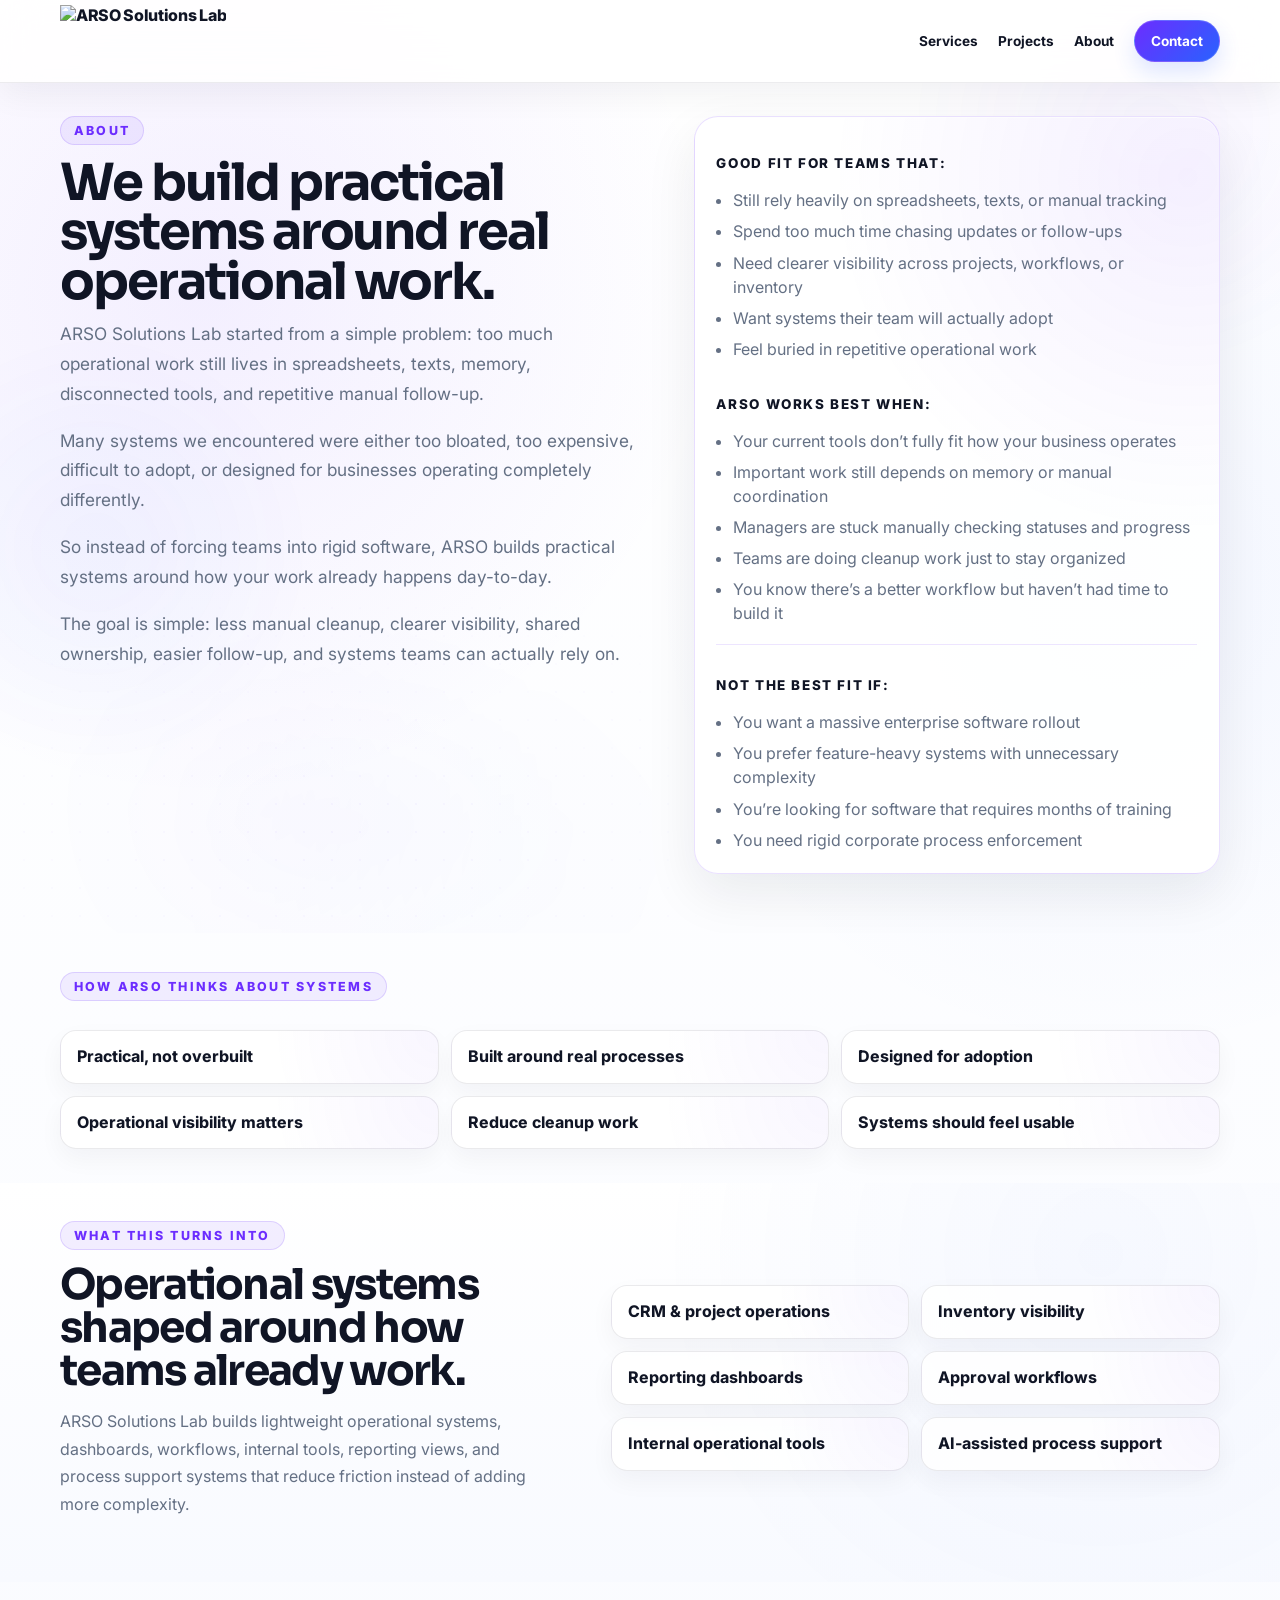
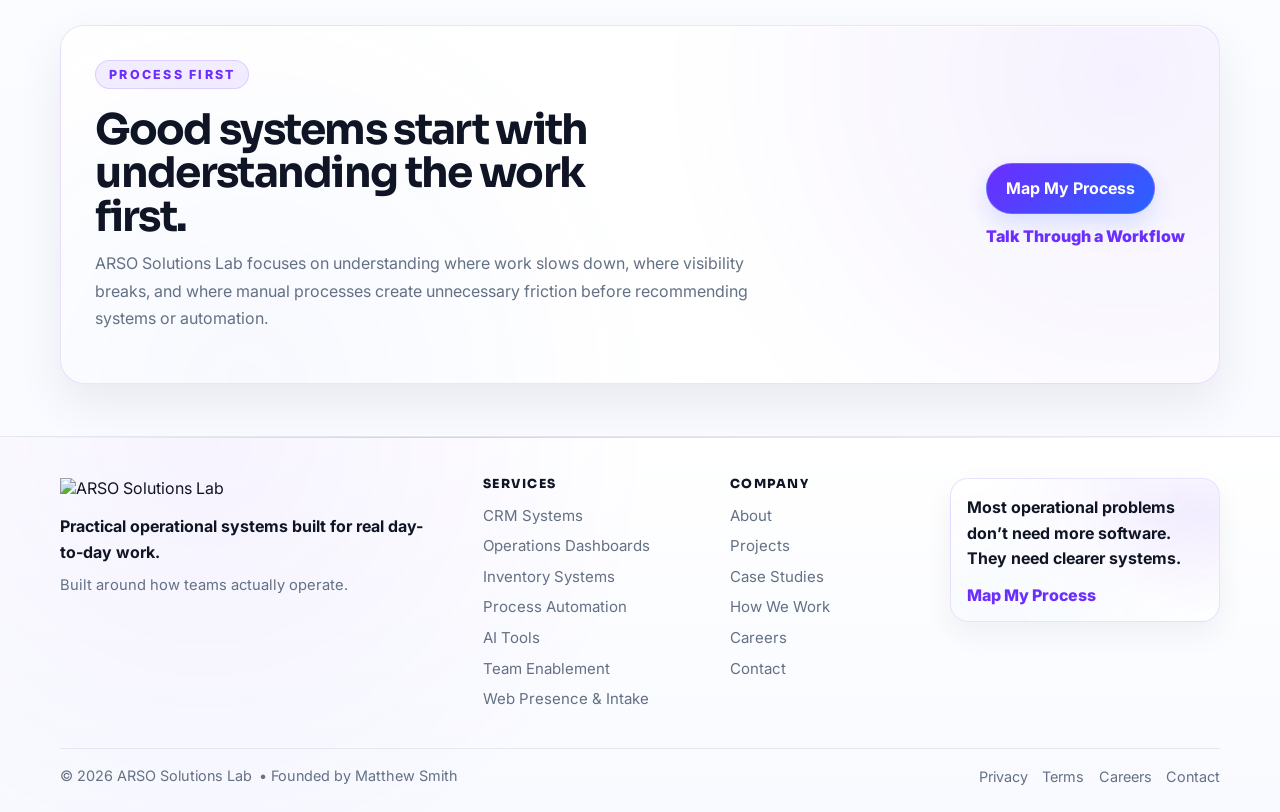
==== about.html @ b82aff35 "Updated founder data" ====
﻿<!DOCTYPE html>
<html lang="en">
  <head>
    <script async src="https://www.googletagmanager.com/gtag/js?id=G-Y0H1S4Z1W0"></script>
    <script>
      window.dataLayer = window.dataLayer || [];
      function gtag(){dataLayer.push(arguments);}
      gtag("js", new Date());
      gtag("config", "G-Y0H1S4Z1W0", {
        debug_mode: new URLSearchParams(window.location.search).has("ga_debug")
      });
    </script>
    <meta charset="UTF-8" />
    <meta name="viewport" content="width=device-width, initial-scale=1.0" />
    <title>About | ARSO Solutions Lab</title>
    <meta
      name="description"
      content="About ARSO Solutions Lab. Practical operational systems built around real workflows, adoption, visibility, and day-to-day work."
    />
    <link rel="canonical" href="https://www.arsosolutions.io/about.html" />
    <meta property="og:site_name" content="ARSO Solutions Lab" />
    <meta property="og:type" content="website" />
    <meta property="og:url" content="https://www.arsosolutions.io/about.html" />
    <meta property="og:title" content="About | ARSO Solutions Lab" />
    <meta property="og:description" content="About ARSO Solutions Lab. Practical operational systems built around real workflows, adoption, visibility, and day-to-day work." />
    <meta property="og:image" content="https://www.arsosolutions.io/Assets/arso-social-preview.png" />
    <meta property="og:image:type" content="image/png" />
    <meta property="og:image:width" content="1200" />
    <meta property="og:image:height" content="630" />
    <meta name="twitter:card" content="summary_large_image" />
    <meta name="twitter:title" content="About | ARSO Solutions Lab" />
    <meta name="twitter:description" content="About ARSO Solutions Lab. Practical operational systems built around real workflows, adoption, visibility, and day-to-day work." />
    <meta name="twitter:image" content="https://www.arsosolutions.io/Assets/arso-social-preview.png" />
    <link rel="preconnect" href="https://fonts.googleapis.com" />
    <link rel="preconnect" href="https://fonts.gstatic.com" crossorigin />
    <link
      href="https://fonts.googleapis.com/css2?family=Inter:wght@400;500;600;700;800&display=swap"
      rel="stylesheet"
    />
    <link rel="stylesheet" href="styles.css" />
    <link rel="icon" type="image/png" href="/Assets/favicon.svg" />
    <link rel="icon" type="image/png" sizes="32x32" href="/Assets/favicon-32.svg" />
    <link rel="icon" type="image/png" sizes="16x16" href="/Assets/favicon-16.svg" />
    <link rel="apple-touch-icon" href="/Assets/apple-touch-icon.svg" />
    <script type="text/javascript">
        (function(c,l,a,r,i,t,y){
            c[a]=c[a]||function(){(c[a].q=c[a].q||[]).push(arguments)};
            t=l.createElement(r);t.async=1;t.src="https://www.clarity.ms/tag/"+i;
            y=l.getElementsByTagName(r)[0];y.parentNode.insertBefore(t,y);
        })(window, document, "clarity", "script", "x68gd35o7h");
    </script>
  </head>
  <body class="about-page">
    <header class="site-header">
      <div class="container nav">
        <a class="brand" href="index.html">
          <img src="/Assets/logo-full.svg" alt="ARSO Solutions Lab" class="logo logo-full" />
          <img src="/Assets/logo-compact1.svg" alt="AR" class="logo logo-compact" />
        </a>

        <nav class="nav-links">
          <a href="services.html">Services</a>
          <a href="projects.html">Projects</a>
          <a href="about.html" aria-current="page">About</a>
          <a href="index.html#contact" class="btn btn-sm">Contact</a>
        </nav>
      </div>
    </header>

    <main class="about-page-main">
      <section class="section about-page-hero">
        <div class="container about-page-grid">
          <div class="about-page-copy">
            <span class="eyebrow">About</span>
            <h1>We build practical systems around real operational work.</h1>
            <p>
              ARSO Solutions Lab started from a simple problem: too much operational work still lives in
              spreadsheets, texts, memory, disconnected tools, and repetitive manual follow-up.
            </p>
            <p>
              Many systems we encountered were either too bloated, too expensive, difficult to adopt,
              or designed for businesses operating completely differently.
            </p>
            <p>
              So instead of forcing teams into rigid software, ARSO builds practical systems around how
              your work already happens day-to-day.
            </p>
            <p>
              The goal is simple: less manual cleanup, clearer visibility, shared ownership, easier
              follow-up, and systems teams can actually rely on.
            </p>
          </div>

          <aside class="about-page-fit-card" aria-label="Who ARSO is a good fit for">
            <div>
              <p class="card-label">Good fit for teams that:</p>
              <ul>
                <li>Still rely heavily on spreadsheets, texts, or manual tracking</li>
                <li>Spend too much time chasing updates or follow-ups</li>
                <li>Need clearer visibility across projects, workflows, or inventory</li>
                <li>Want systems their team will actually adopt</li>
                <li>Feel buried in repetitive operational work</li>
              </ul>
            </div>

            <div>
              <p class="card-label">ARSO works best when:</p>
              <ul>
                <li>Your current tools don&rsquo;t fully fit how your business operates</li>
                <li>Important work still depends on memory or manual coordination</li>
                <li>Managers are stuck manually checking statuses and progress</li>
                <li>Teams are doing cleanup work just to stay organized</li>
                <li>You know there&rsquo;s a better workflow but haven&rsquo;t had time to build it</li>
              </ul>
            </div>

            <div class="about-page-filter">
              <p class="card-label">Not the best fit if:</p>
              <ul>
                <li>You want a massive enterprise software rollout</li>
                <li>You prefer feature-heavy systems with unnecessary complexity</li>
                <li>You&rsquo;re looking for software that requires months of training</li>
                <li>You need rigid corporate process enforcement</li>
              </ul>
            </div>
          </aside>
        </div>
      </section>

      <section id="about-philosophy" class="section about-philosophy-section" aria-label="How ARSO thinks about systems">
        <div class="container">
          <div class="section-heading left">
            <span class="eyebrow">How ARSO Thinks About Systems</span>
          </div>

          <div class="about-philosophy-strip">
            <article>Practical, not overbuilt</article>
            <article>Built around real processes</article>
            <article>Designed for adoption</article>
            <article>Operational visibility matters</article>
            <article>Reduce cleanup work</article>
            <article>Systems should feel usable</article>
          </div>
        </div>
      </section>

      <section id="about-builds" class="section about-builds-section" aria-label="What ARSO actually builds">
        <div class="container about-builds-grid">
          <div class="about-builds-copy">
            <span class="eyebrow">What This Turns Into</span>
            <h2>Operational systems shaped around how teams already work.</h2>
            <p>
              ARSO Solutions Lab builds lightweight operational systems, dashboards, workflows,
              internal tools, reporting views, and process support systems that reduce friction instead
              of adding more complexity.
            </p>
          </div>

          <div class="about-builds-cards">
            <article>CRM &amp; project operations</article>
            <article>Inventory visibility</article>
            <article>Reporting dashboards</article>
            <article>Approval workflows</article>
            <article>Internal operational tools</article>
            <article>AI-assisted process support</article>
          </div>
        </div>
      </section>

      <section id="about-process" class="section about-process-section" aria-label="Process first">
        <div class="container about-process-card">
          <div>
            <span class="eyebrow">Process First</span>
            <h2>Good systems start with understanding the work first.</h2>
            <p>
              ARSO Solutions Lab focuses on understanding where work slows down, where visibility
              breaks, and where manual processes create unnecessary friction before recommending
              systems or automation.
            </p>
          </div>
          <div class="about-process-actions">
            <a href="index.html#contact" class="btn">Map My Process</a>
            <a href="index.html#contact" class="about-process-link">Talk Through a Workflow</a>
          </div>
        </div>
      </section>
    </main>

    <footer class="site-footer">
      <div class="container footer-grid">
        <div class="footer-brand">
          <a href="index.html" aria-label="ARSO Solutions Lab home">
            <img src="/Assets/logo-full.svg" alt="ARSO Solutions Lab" class="footer-logo" />
          </a>
          <p>Practical operational systems built for real day-to-day work.</p>
          <span>Built around how teams actually operate.</span>
        </div>

        <nav class="footer-nav" aria-label="Footer services navigation">
          <h3>Services</h3>
          <a href="crm-operations.html">CRM Systems</a>
          <a href="services.html#service-dashboards">Operations Dashboards</a>
          <a href="inventory-visibility.html">Inventory Systems</a>
          <a href="services.html#service-ai">Process Automation</a>
          <a href="ai-workflow-assistant.html">AI Tools</a>
          <a href="services.html#service-training">Team Enablement</a>
          <a href="services.html#service-web-presence">Web Presence &amp; Intake</a>
        </nav>

        <nav class="footer-nav" aria-label="Footer company navigation">
          <h3>Company</h3>
          <a href="about.html" aria-current="page">About</a>
          <a href="projects.html">Projects</a>
          <a href="case-studies.html">Case Studies</a>
          <a href="index.html#how-we-work">How We Work</a>
          <a href="careers.html">Careers</a>
          <a href="index.html#contact">Contact</a>
        </nav>

        <div class="footer-cta">
          <p>Most operational problems don&rsquo;t need more software. They need clearer systems.</p>
          <a href="index.html#contact" class="footer-cta-link">Map My Process</a>
        </div>
      </div>

      <div class="container footer-bottom">
        <p class="footer-credit"><span>&copy; 2026 ARSO Solutions Lab</span><span class="footer-founder-credit"><span aria-hidden="true">&bull;</span> Founded by Matthew Smith</span></p>
        <nav aria-label="Footer legal navigation">
          <a href="privacy.html">Privacy</a>
          <a href="terms.html">Terms</a>
          <a href="careers.html">Careers</a>
          <a href="index.html#contact">Contact</a>
        </nav>
      </div>
    </footer>

    <script>
      const header = document.querySelector("header");
      let headerIsCompact = false;

      function updateHeaderLogo() {
        const shouldCompact = !headerIsCompact && window.scrollY > 120;
        const shouldExpand = headerIsCompact && window.scrollY < 40;

        if (shouldCompact) {
          header.classList.add("scrolled");
          headerIsCompact = true;
        } else if (shouldExpand) {
          header.classList.remove("scrolled");
          headerIsCompact = false;
        }
      }

      window.addEventListener("scroll", updateHeaderLogo, { passive: true });
      updateHeaderLogo();
    </script>
    <script src="ga4-events.js"></script>
  </body>
</html>
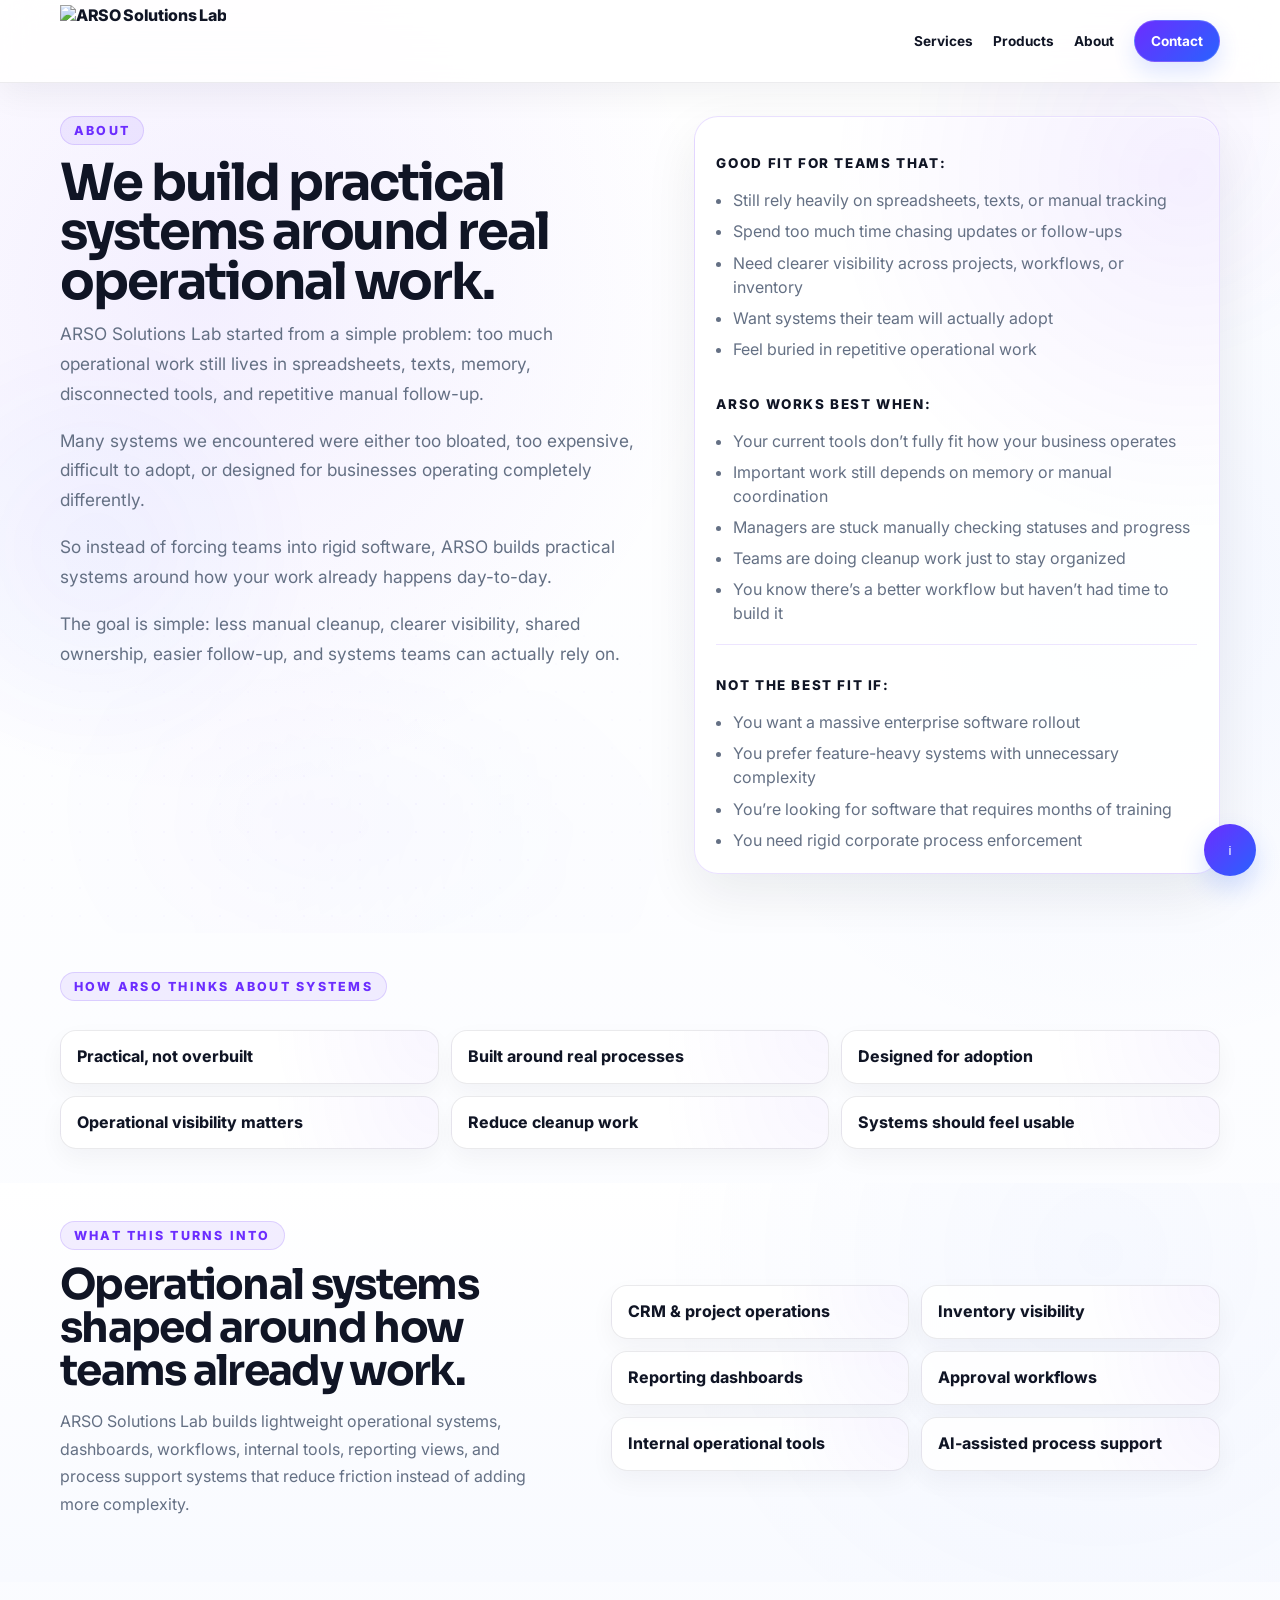
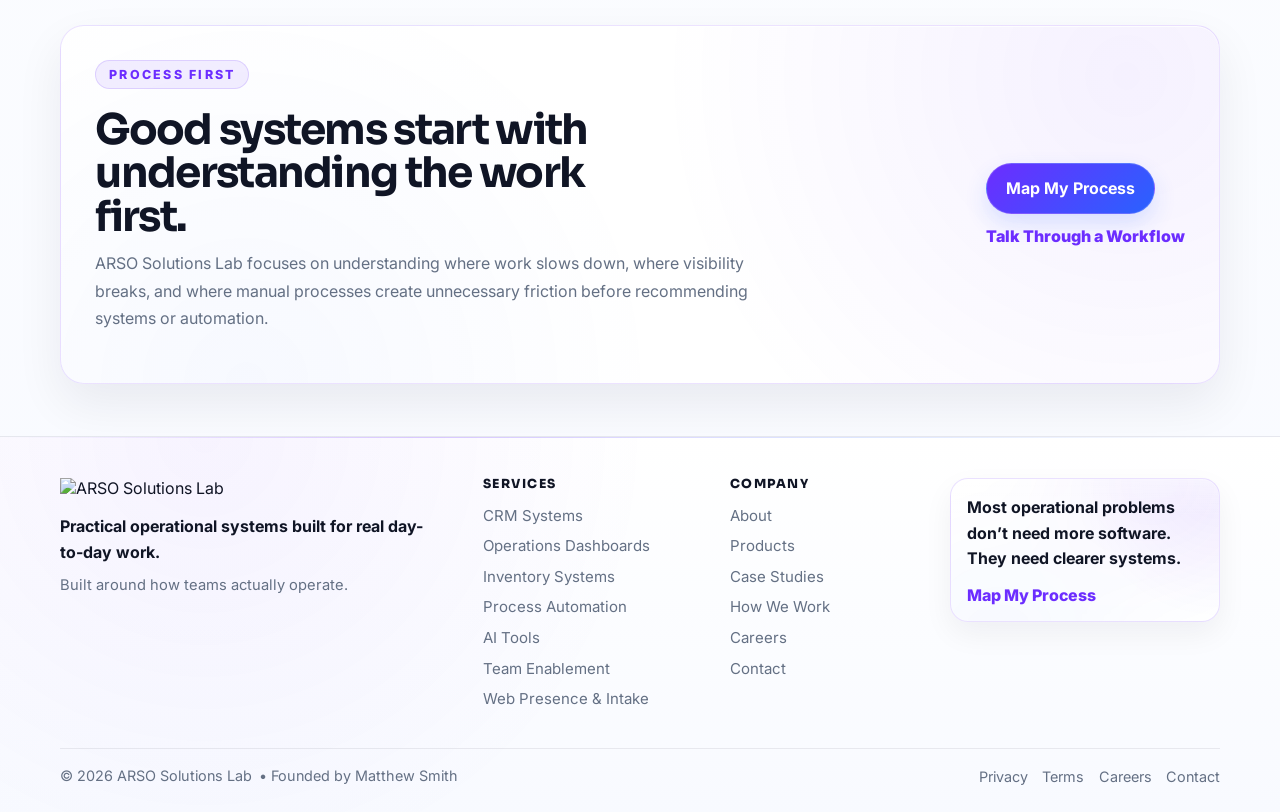
==== commit 8590da4d: "web design update" ====
--- a/about.html
+++ b/about.html
@@ -37,7 +37,7 @@
       href="https://fonts.googleapis.com/css2?family=Inter:wght@400;500;600;700;800&display=swap"
       rel="stylesheet"
     />
-    <link rel="stylesheet" href="styles.css" />
+    <link rel="stylesheet" href="styles.css?v=20261119-polish" />
     <link rel="icon" type="image/png" href="/Assets/favicon.svg" />
     <link rel="icon" type="image/png" sizes="32x32" href="/Assets/favicon-32.svg" />
     <link rel="icon" type="image/png" sizes="16x16" href="/Assets/favicon-16.svg" />
@@ -58,9 +58,12 @@
           <img src="/Assets/logo-compact1.svg" alt="AR" class="logo logo-compact" />
         </a>
 
-        <nav class="nav-links">
+        <button class="shared-nav-toggle" type="button" aria-label="Open navigation" aria-expanded="false" aria-controls="about-primary-nav">
+          <span class="sr-only" aria-hidden="true"></span><span aria-hidden="true"></span><span aria-hidden="true"></span><span aria-hidden="true"></span>
+        </button>
+        <nav class="nav-links" id="about-primary-nav" aria-label="Primary navigation">
           <a href="services.html">Services</a>
-          <a href="projects.html">Projects</a>
+          <a href="projects.html">Products</a>
           <a href="about.html" aria-current="page">About</a>
           <a href="index.html#contact" class="btn btn-sm">Contact</a>
         </nav>
@@ -210,7 +213,7 @@
         <nav class="footer-nav" aria-label="Footer company navigation">
           <h3>Company</h3>
           <a href="about.html" aria-current="page">About</a>
-          <a href="projects.html">Projects</a>
+          <a href="projects.html">Products</a>
           <a href="case-studies.html">Case Studies</a>
           <a href="index.html#how-we-work">How We Work</a>
           <a href="careers.html">Careers</a>
@@ -254,6 +257,8 @@
       window.addEventListener("scroll", updateHeaderLogo, { passive: true });
       updateHeaderLogo();
     </script>
+    <script src="shared-nav.js?v=20261118-repair"></script>
+    <script src="shared-controls.js?v=20261119-controls"></script>
     <script src="ga4-events.js"></script>
   </body>
 </html>
--- a/styles.css
+++ b/styles.css
@@ -363,6 +363,841 @@
   }
 }
 
+/* Homepage Phase 2 experience adjustment: visual-first hierarchy */
+.home-page .hero-headline-mobile,
+.home-page .hero-copy-mobile {
+  display: none;
+}
+
+.home-page .hero-left h1 .hero-headline-desktop,
+.home-page .hero-left h1 .hero-headline-mobile {
+  color: var(--home-ink);
+  background: none;
+  -webkit-text-fill-color: currentColor;
+}
+
+.home-page .hero-left h1 em {
+  color: transparent;
+  background: linear-gradient(105deg, var(--home-accent), var(--home-accent-blue));
+  background-clip: text;
+  -webkit-background-clip: text;
+  -webkit-text-fill-color: transparent;
+  font-style: normal;
+}
+
+.home-page .hero-actions {
+  display: block;
+  margin-top: 1.35rem;
+}
+
+.home-page .hero-explore-link {
+  display: inline-flex;
+  align-items: center;
+  gap: 0.55rem;
+  min-height: 44px;
+  color: var(--home-ink);
+  font-size: 0.9rem;
+  font-weight: 750;
+  text-decoration: none;
+  border-bottom: 1px solid rgba(25, 118, 233, 0.28);
+  transition: color 160ms ease, border-color 160ms ease, gap 160ms ease;
+}
+
+.home-page .hero-explore-link span {
+  color: var(--home-accent-blue);
+  font-size: 1.1rem;
+  line-height: 1;
+}
+
+.home-page .hero-explore-link:hover {
+  gap: 0.75rem;
+  color: var(--home-accent-blue);
+  border-color: var(--home-accent-blue);
+}
+
+.home-page .hero-explore-link:focus-visible {
+  outline: 3px solid rgba(25, 118, 233, 0.4);
+  outline-offset: 4px;
+  border-radius: 3px;
+}
+
+@media (max-width: 767px) {
+  .home-page .hero-showcase {
+    padding: 4.35rem 0 2.65rem;
+  }
+
+  .home-page .hero-showcase-grid {
+    display: grid;
+    grid-template-columns: minmax(0, 1fr);
+    gap: 0;
+    align-items: start;
+  }
+
+  .home-page .hero-left {
+    display: contents;
+  }
+
+  .home-page .hero-left .eyebrow {
+    order: 1;
+    margin: 0 0 0.7rem;
+  }
+
+  .home-page .hero-left h1 {
+    order: 2;
+    max-width: 10.5ch;
+    margin: 0;
+    font-size: clamp(2.55rem, 11.3vw, 3.35rem);
+    line-height: 0.98;
+    letter-spacing: -0.055em;
+  }
+
+  .home-page .hero-left h1 .hero-headline-desktop,
+  .home-page .hero-left .hero-copy-desktop {
+    display: none;
+  }
+
+  .home-page .hero-left h1 .hero-headline-mobile,
+  .home-page .hero-left .hero-copy-mobile {
+    display: block;
+  }
+
+  .home-page .hero-visual-wrap {
+    order: 3;
+    top: 0;
+    margin-top: 1rem;
+  }
+
+  .home-page .hero-visual-wrap figcaption {
+    display: none;
+  }
+
+  .home-page .hero-left .hero-copy {
+    order: 4;
+    max-width: 42rem;
+    margin: 0.85rem 0 0;
+    font-size: 0.94rem;
+    line-height: 1.55;
+  }
+
+  .home-page .hero-pricing {
+    display: none;
+    order: 5;
+  }
+
+  .home-page .hero-actions {
+    order: 6;
+    margin: 0.65rem 0 0;
+  }
+
+  .home-page .hero-explore-link {
+    min-height: 42px;
+    font-size: 0.84rem;
+  }
+}
+
+@media (max-width: 420px) {
+  .home-page .hero-showcase {
+    padding-top: 4.1rem;
+  }
+
+  .home-page .hero-left h1 {
+    font-size: clamp(2.45rem, 11.5vw, 3rem);
+  }
+}
+
+@media (prefers-reduced-motion: reduce) {
+  .home-page .hero-explore-link {
+    transition: none;
+  }
+}
+
+/* Phase 3: interactive Business Solutions gallery */
+.home-page .business-solutions {
+  position: relative;
+  overflow: hidden;
+  padding: clamp(4.5rem, 7vw, 7rem) 0;
+  background:
+    radial-gradient(circle at 92% 12%, rgba(91, 78, 232, 0.08), transparent 24rem),
+    linear-gradient(180deg, #fff 0%, #f7f8fc 100%);
+}
+
+.home-page .business-solutions::after {
+  content: "";
+  position: absolute;
+  inset: auto 0 0;
+  height: 1px;
+  background: linear-gradient(90deg, transparent, rgba(91, 78, 232, 0.18), transparent);
+}
+
+.home-page .business-solutions-intro {
+  max-width: 850px;
+  margin-bottom: clamp(1.75rem, 3vw, 2.6rem);
+}
+
+.home-page .business-solutions-intro .eyebrow {
+  color: var(--home-accent);
+}
+
+.home-page .business-solutions-intro h2 {
+  max-width: 18ch;
+  margin: 0.7rem 0 0;
+  color: var(--home-ink);
+  font-size: clamp(2.15rem, 4.1vw, 4rem);
+  line-height: 1.02;
+  letter-spacing: -0.055em;
+  text-wrap: balance;
+}
+
+.home-page .business-solutions-intro p {
+  max-width: 620px;
+  margin: 1rem 0 0;
+  color: var(--home-muted);
+  font-size: 1rem;
+  line-height: 1.65;
+}
+
+.home-page .business-showcase {
+  min-width: 0;
+}
+
+.home-page .business-showcase-picker-head {
+  display: flex;
+  align-items: baseline;
+  justify-content: space-between;
+  gap: 1rem;
+  margin-bottom: 0.8rem;
+}
+
+.home-page .business-showcase-picker-head strong {
+  color: var(--home-ink);
+  font-size: 0.9rem;
+  letter-spacing: -0.01em;
+}
+
+.home-page .business-showcase-picker-head span {
+  color: var(--home-muted);
+  font-size: 0.75rem;
+}
+
+.home-page .business-showcase-tabs {
+  display: grid;
+  grid-template-columns: repeat(4, minmax(0, 1fr));
+  gap: 0.65rem;
+  margin-bottom: 0.85rem;
+}
+
+.home-page .business-showcase-tabs button {
+  position: relative;
+  min-width: 0;
+  min-height: 142px;
+  display: grid;
+  grid-template-rows: auto 1fr;
+  align-content: stretch;
+  gap: 0;
+  padding: 0;
+  overflow: hidden;
+  border: 1px solid rgba(73, 87, 126, 0.14);
+  border-radius: 14px;
+  color: #28334d;
+  text-align: left;
+  background: rgba(255, 255, 255, 0.82);
+  box-shadow: 0 7px 22px rgba(29, 41, 77, 0.055);
+  cursor: pointer;
+  transition: border-color 160ms ease, background-color 160ms ease, box-shadow 160ms ease, transform 160ms ease;
+}
+
+.home-page .business-tab-thumbnail {
+  display: block;
+  min-width: 0;
+  overflow: hidden;
+  border-bottom: 1px solid rgba(73, 87, 126, 0.12);
+  background: #edf1f7;
+}
+
+.home-page .business-tab-thumbnail img {
+  display: block;
+  width: 100%;
+  height: 72px;
+  object-fit: cover;
+  object-position: top center;
+  filter: saturate(0.86) contrast(0.96);
+  transition: filter 160ms ease, transform 220ms ease;
+}
+
+.home-page .business-tab-label {
+  min-width: 0;
+  display: grid;
+  align-content: center;
+  gap: 0.18rem;
+  padding: 0.72rem 0.82rem 0.78rem;
+}
+
+.home-page .business-showcase-tabs button::before {
+  content: "";
+  position: absolute;
+  inset: 0 auto 0 0;
+  width: 3px;
+  background: linear-gradient(180deg, var(--home-accent), var(--home-accent-blue));
+  opacity: 0;
+}
+
+.home-page .business-showcase-tabs button strong {
+  display: block;
+  min-width: 0;
+  overflow: hidden;
+  font-size: 0.88rem;
+  line-height: 1.2;
+  text-overflow: ellipsis;
+  white-space: nowrap;
+}
+
+.home-page .business-showcase-tabs .business-tab-label > span {
+  min-width: 0;
+  overflow: hidden;
+  color: #758097;
+  font-size: 0.7rem;
+  line-height: 1.25;
+  text-overflow: ellipsis;
+  white-space: nowrap;
+}
+
+.home-page .business-showcase-tabs button:hover .business-tab-thumbnail img,
+.home-page .business-showcase-tabs button[aria-selected="true"] .business-tab-thumbnail img {
+  filter: saturate(1) contrast(1);
+  transform: scale(1.025);
+}
+
+.home-page .business-showcase-tabs button:hover {
+  transform: translateY(-1px);
+  border-color: rgba(91, 78, 232, 0.25);
+  box-shadow: 0 10px 28px rgba(48, 59, 116, 0.09);
+}
+
+.home-page .business-showcase-tabs button[aria-selected="true"] {
+  color: var(--home-ink);
+  border-color: rgba(91, 78, 232, 0.42);
+  background: #fff;
+  box-shadow: 0 12px 32px rgba(62, 65, 154, 0.13);
+}
+
+.home-page .business-showcase-tabs button[aria-selected="true"]::before {
+  opacity: 1;
+  z-index: 2;
+}
+
+.home-page .business-showcase-tabs button:focus-visible {
+  outline: 3px solid rgba(25, 118, 233, 0.42);
+  outline-offset: 3px;
+}
+
+.home-page .business-showcase-panel {
+  min-width: 0;
+  min-height: 510px;
+  display: grid;
+  grid-template-columns: minmax(260px, 0.36fr) minmax(0, 1fr);
+  grid-template-areas: "copy preview";
+  gap: clamp(1.25rem, 2.5vw, 2.25rem);
+  align-items: center;
+  padding: clamp(1.2rem, 2.5vw, 2rem);
+  border: 1px solid rgba(73, 87, 126, 0.14);
+  border-radius: 24px;
+  background: rgba(255, 255, 255, 0.9);
+  box-shadow: 0 28px 75px rgba(29, 41, 77, 0.13);
+}
+
+.home-page .business-showcase-panel:focus {
+  outline: none;
+}
+
+.home-page .business-showcase-panel:focus-visible {
+  outline: 3px solid rgba(25, 118, 233, 0.38);
+  outline-offset: 4px;
+}
+
+.home-page .business-showcase-preview {
+  grid-area: preview;
+  position: relative;
+  min-width: 0;
+  margin: 0;
+  overflow: hidden;
+  border: 1px solid rgba(56, 70, 110, 0.18);
+  border-radius: 17px;
+  background: #eef2f8;
+  box-shadow: 0 18px 45px rgba(23, 35, 71, 0.15);
+}
+
+.home-page .business-showcase-preview > img {
+  display: block;
+  width: 100%;
+  height: auto;
+  aspect-ratio: 1671 / 941;
+  object-fit: contain;
+}
+
+.home-page .business-showcase-expand {
+  position: absolute;
+  right: 0.75rem;
+  bottom: 0.75rem;
+  min-height: 38px;
+  display: inline-flex;
+  align-items: center;
+  gap: 0.4rem;
+  padding: 0.52rem 0.75rem;
+  border: 1px solid rgba(255, 255, 255, 0.8);
+  border-radius: 999px;
+  color: #fff;
+  background: rgba(11, 24, 54, 0.84);
+  box-shadow: 0 8px 22px rgba(11, 24, 54, 0.2);
+  font-size: 0.72rem;
+  font-weight: 750;
+  cursor: pointer;
+}
+
+.home-page .business-showcase-expand svg {
+  width: 16px;
+  height: 16px;
+}
+
+.home-page .business-showcase-expand:focus-visible,
+.home-page .business-showcase-dialog button:focus-visible {
+  outline: 3px solid #63b3ff;
+  outline-offset: 3px;
+}
+
+.home-page .business-showcase-copy {
+  grid-area: copy;
+  min-width: 0;
+}
+
+.home-page .business-showcase-identity {
+  min-height: 56px;
+  display: flex;
+  align-items: center;
+  justify-content: space-between;
+  gap: 1rem;
+  margin-bottom: 1rem;
+}
+
+.home-page .business-showcase-identity img {
+  width: auto;
+  max-width: 165px;
+  height: 50px;
+  object-fit: contain;
+  object-position: left center;
+}
+
+.home-page .business-showcase-identity span {
+  flex: 0 0 auto;
+  padding: 0.38rem 0.58rem;
+  border: 1px solid rgba(91, 78, 232, 0.14);
+  border-radius: 999px;
+  color: #665bb7;
+  background: rgba(91, 78, 232, 0.055);
+  font-size: 0.62rem;
+  font-weight: 800;
+  letter-spacing: 0.08em;
+  text-transform: uppercase;
+}
+
+.home-page .business-showcase-kicker {
+  margin: 0;
+  color: var(--home-accent);
+  font-size: 0.72rem;
+  font-weight: 800;
+  letter-spacing: 0.12em;
+  text-transform: uppercase;
+}
+
+.home-page .business-showcase-copy h3 {
+  margin: 0.45rem 0 0;
+  color: var(--home-ink);
+  font-size: clamp(1.8rem, 3vw, 2.65rem);
+  line-height: 1;
+  letter-spacing: -0.045em;
+}
+
+.home-page .business-showcase-copy > p:not(.business-showcase-kicker):not(.business-showcase-note) {
+  margin: 0.9rem 0 0;
+  color: var(--home-muted);
+  font-size: 0.95rem;
+  line-height: 1.65;
+}
+
+.home-page .business-showcase-capabilities {
+  display: flex;
+  flex-wrap: wrap;
+  gap: 0.45rem;
+  padding: 0;
+  margin: 1.15rem 0 0;
+  list-style: none;
+}
+
+.home-page .business-showcase-capabilities li {
+  padding: 0.45rem 0.62rem;
+  border: 1px solid rgba(73, 87, 126, 0.12);
+  border-radius: 999px;
+  color: #4e5a72;
+  background: #f5f7fb;
+  font-size: 0.7rem;
+  font-weight: 700;
+  line-height: 1.15;
+}
+
+.home-page .business-showcase-note {
+  margin: 1.1rem 0 0;
+  color: #81899b;
+  font-size: 0.68rem;
+  line-height: 1.45;
+}
+
+.home-page .business-showcase-panel.is-updating .business-showcase-preview,
+.home-page .business-showcase-panel.is-updating .business-showcase-copy {
+  animation: business-showcase-enter 260ms ease both;
+}
+
+@keyframes business-showcase-enter {
+  from { opacity: 0.4; transform: translateY(4px); }
+  to { opacity: 1; transform: translateY(0); }
+}
+
+.business-showcase-dialog {
+  width: min(94vw, 1500px);
+  max-width: none;
+  max-height: 94vh;
+  padding: 0;
+  overflow: visible;
+  border: 0;
+  border-radius: 20px;
+  background: transparent;
+  box-shadow: 0 30px 90px rgba(30, 42, 80, 0.22);
+}
+
+.business-showcase-dialog::backdrop {
+  background: rgba(244, 247, 253, 0.94);
+  backdrop-filter: blur(5px);
+}
+
+.business-showcase-dialog-card {
+  overflow: hidden;
+  border: 1px solid rgba(73, 87, 126, 0.18);
+  border-radius: 20px;
+  background: #fff;
+}
+
+.business-showcase-dialog-head {
+  min-height: 58px;
+  display: flex;
+  align-items: center;
+  justify-content: space-between;
+  gap: 1rem;
+  padding: 0.7rem 0.8rem 0.7rem 1.1rem;
+  border-bottom: 1px solid rgba(73, 87, 126, 0.12);
+}
+
+.business-showcase-dialog-head h2 {
+  margin: 0;
+  color: #101a36;
+  font-family: "Inter", system-ui, sans-serif;
+  font-size: clamp(0.9rem, 2vw, 1.15rem);
+  line-height: 1.3;
+}
+
+.business-showcase-dialog-head button {
+  width: 42px;
+  height: 42px;
+  flex: 0 0 42px;
+  display: grid;
+  place-items: center;
+  border: 1px solid rgba(73, 87, 126, 0.16);
+  border-radius: 11px;
+  color: #101a36;
+  background: #f7f8fc;
+  cursor: pointer;
+}
+
+.business-showcase-dialog-head svg {
+  width: 20px;
+  height: 20px;
+}
+
+.business-showcase-dialog-card > img {
+  display: block;
+  width: 100%;
+  max-height: calc(94vh - 60px);
+  object-fit: contain;
+  background: #eef2f8;
+}
+
+@media (max-width: 900px) {
+  .home-page .business-showcase-tabs {
+    grid-template-columns: repeat(2, minmax(0, 1fr));
+  }
+
+  .home-page .business-showcase-panel {
+    min-height: 0;
+    grid-template-columns: 1fr;
+    grid-template-areas: "preview" "copy";
+    gap: 1.35rem;
+  }
+}
+
+@media (max-width: 560px) {
+  .home-page .business-solutions {
+    padding: 3.5rem 0;
+  }
+
+  .home-page .business-solutions-intro {
+    margin-bottom: 1.45rem;
+  }
+
+  .home-page .business-solutions-intro h2 {
+    font-size: clamp(2rem, 10vw, 2.75rem);
+  }
+
+  .home-page .business-solutions-intro p {
+    margin-top: 0.8rem;
+    font-size: 0.94rem;
+    line-height: 1.55;
+  }
+
+  .home-page .business-showcase-tabs {
+    gap: 0.5rem;
+    margin-bottom: 0.65rem;
+  }
+
+  .home-page .business-showcase-picker-head {
+    display: grid;
+    gap: 0.2rem;
+    margin-bottom: 0.7rem;
+  }
+
+  .home-page .business-showcase-picker-head span {
+    font-size: 0.7rem;
+  }
+
+  .home-page .business-showcase-tabs button {
+    min-height: 122px;
+    padding: 0;
+    border-radius: 12px;
+  }
+
+  .home-page .business-tab-thumbnail img {
+    height: 58px;
+  }
+
+  .home-page .business-tab-label {
+    padding: 0.62rem 0.62rem 0.68rem;
+  }
+
+  .home-page .business-showcase-tabs button strong {
+    font-size: 0.78rem;
+  }
+
+  .home-page .business-showcase-tabs .business-tab-label > span {
+    font-size: 0.64rem;
+  }
+
+  .home-page .business-showcase-panel {
+    gap: 1rem;
+    padding: 0.7rem;
+    border-radius: 17px;
+  }
+
+  .home-page .business-showcase-preview {
+    border-radius: 12px;
+  }
+
+  .home-page .business-showcase-expand {
+    min-height: 36px;
+    right: 0.5rem;
+    bottom: 0.5rem;
+  }
+
+  .home-page .business-showcase-copy {
+    padding: 0.25rem 0.35rem 0.45rem;
+  }
+
+  .home-page .business-showcase-identity {
+    min-height: 44px;
+    margin-bottom: 0.8rem;
+  }
+
+  .home-page .business-showcase-identity img {
+    max-width: 135px;
+    height: 42px;
+  }
+
+  .home-page .business-showcase-identity span {
+    font-size: 0.55rem;
+  }
+
+  .home-page .business-showcase-copy h3 {
+    font-size: 1.8rem;
+  }
+
+  .home-page .business-showcase-copy > p:not(.business-showcase-kicker):not(.business-showcase-note) {
+    margin-top: 0.7rem;
+    font-size: 0.9rem;
+    line-height: 1.55;
+  }
+
+  .home-page .business-showcase-capabilities {
+    margin-top: 0.9rem;
+  }
+
+  .home-page .business-showcase-note {
+    margin-top: 0.9rem;
+  }
+
+  .business-showcase-dialog {
+    width: calc(100vw - 1rem);
+    max-height: calc(100dvh - 1rem);
+    border-radius: 14px;
+  }
+
+  .business-showcase-dialog-card {
+    border-radius: 14px;
+  }
+}
+
+@media (prefers-reduced-motion: reduce) {
+  .home-page .business-showcase-tabs button,
+  .home-page .business-showcase-panel.is-updating .business-showcase-preview,
+  .home-page .business-showcase-panel.is-updating .business-showcase-copy {
+    transition: none;
+    animation: none;
+  }
+}
+
+/* Phase 3: alternating featured-product showcases */
+.home-page .product-showcase {
+  position: relative;
+  overflow: hidden;
+  padding: clamp(4.25rem, 6vw, 6.25rem) 0 clamp(5.5rem, 8vw, 8rem);
+  background: radial-gradient(circle at 88% 50%, rgba(255, 122, 0, 0.115), transparent 33rem), linear-gradient(180deg, #fff 0%, #fffaf5 48%, #fff 100%);
+}
+.home-page .product-showcase::before { content: ""; position: absolute; inset: 0 0 auto; height: 1px; background: linear-gradient(90deg, transparent, rgba(255, 122, 0, 0.24), transparent); }
+.home-page .product-showcase-shell { position: relative; display: grid; grid-template-columns: minmax(280px, 0.78fr) minmax(0, 1.42fr); align-items: center; gap: clamp(3rem, 6vw, 6.5rem); }
+.home-page .product-showcase-copy { position: relative; z-index: 2; max-width: 490px; }
+.home-page .product-showcase-eyebrow { margin: 0 0 1.5rem; color: #d85f00; font-size: 0.71rem; font-weight: 800; letter-spacing: 0.18em; text-transform: uppercase; }
+.home-page .product-showcase-logo { display: block; width: min(245px, 72%); height: auto; margin: 0 0 2rem; }
+.home-page .product-showcase-copy h2 { max-width: 12.5ch; margin: 0; color: var(--home-ink); font-size: clamp(2.35rem, 3.6vw, 3.75rem); line-height: 1.04; letter-spacing: -0.05em; text-wrap: balance; }
+.home-page .product-showcase-description { max-width: 46ch; margin: 1.5rem 0 0; color: var(--home-muted); font-size: clamp(1rem, 1.25vw, 1.1rem); line-height: 1.75; }
+.home-page .product-showcase-capabilities { display: grid; grid-template-columns: repeat(2, minmax(0, 1fr)); gap: 0.72rem 1rem; margin: 2rem 0 0; padding: 0; list-style: none; }
+.home-page .product-showcase-capabilities li { display: flex; align-items: center; gap: 0.58rem; min-width: 0; color: #303b50; font-size: 0.82rem; font-weight: 700; }
+.home-page .product-showcase-capabilities svg { flex: 0 0 18px; width: 18px; height: 18px; color: #ee6d00; stroke-width: 1.8; }
+.home-page .product-showcase-link { display: inline-flex; align-items: center; gap: 0.55rem; min-height: 48px; margin-top: 2.25rem; padding: 0.75rem 1.05rem 0.75rem 1.25rem; border: 1px solid rgba(216, 95, 0, 0.24); border-radius: 999px; color: #a84600; background: rgba(255, 255, 255, 0.78); font-size: 0.84rem; font-weight: 800; text-decoration: none; box-shadow: 0 10px 30px rgba(139, 61, 4, 0.08); transition: transform 160ms ease, border-color 160ms ease, box-shadow 160ms ease; }
+.home-page .product-showcase-link:hover { transform: translateY(-2px); border-color: rgba(216, 95, 0, 0.44); box-shadow: 0 15px 34px rgba(139, 61, 4, 0.13); }
+.home-page .product-showcase-link svg { width: 17px; height: 17px; }
+.home-page .product-showcase-visual { position: relative; min-width: 0; margin-right: clamp(-1.5rem, -2vw, 0rem); transform: translateY(0.75rem); }
+.home-page .product-showcase-glow { position: absolute; inset: 7% -7% -6% 11%; border-radius: 42px; background: linear-gradient(135deg, rgba(255, 122, 0, 0.23), rgba(255, 183, 96, 0.06)); filter: blur(2px); transform: rotate(2.5deg); }
+.home-page .product-showcase-screenshot { position: relative; z-index: 1; display: block; width: 100%; padding: 0; overflow: hidden; border: 1px solid rgba(23, 34, 49, 0.12); border-radius: clamp(16px, 2vw, 26px); background: #fff; box-shadow: 0 34px 90px rgba(31, 39, 57, 0.18), 0 9px 25px rgba(221, 100, 3, 0.09); cursor: zoom-in; text-align: left; transition: transform 200ms ease, box-shadow 200ms ease; }
+.home-page .product-showcase-screenshot:hover { transform: translateY(-4px); box-shadow: 0 42px 100px rgba(31, 39, 57, 0.22), 0 12px 30px rgba(221, 100, 3, 0.12); }
+.home-page .product-showcase-screenshot:focus-visible, .home-page .product-showcase-link:focus-visible { outline: 3px solid rgba(255, 122, 0, 0.5); outline-offset: 4px; }
+.home-page .product-showcase-screenshot > img { display: block; width: 100%; height: auto; }
+.home-page .product-showcase-expand { position: absolute; right: 1rem; bottom: 1rem; display: inline-flex; align-items: center; gap: 0.42rem; min-height: 38px; padding: 0.55rem 0.78rem; border: 1px solid rgba(255, 255, 255, 0.2); border-radius: 999px; color: #fff; background: rgba(7, 18, 32, 0.86); font-size: 0.7rem; font-weight: 800; box-shadow: 0 8px 24px rgba(0, 0, 0, 0.18); backdrop-filter: blur(8px); }
+.home-page .product-showcase-expand svg { width: 15px; height: 15px; }
+.home-page .product-showcase-visual > p { position: relative; z-index: 1; margin: 1rem 0 0; color: #8a6250; font-size: 0.66rem; font-weight: 700; letter-spacing: 0.12em; text-align: right; text-transform: uppercase; }
+.product-showcase-dialog img { display: block; width: auto; max-width: 100%; max-height: calc(92dvh - 78px); height: auto; object-fit: contain; }
+@media (max-width: 980px) {
+  .home-page .product-showcase-shell { grid-template-columns: 1fr; gap: 3rem; }
+  .home-page .product-showcase-copy { max-width: 680px; }
+  .home-page .product-showcase-copy h2 { max-width: 13ch; }
+  .home-page .product-showcase-visual { margin-right: 0; transform: none; }
+}
+@media (max-width: 620px) {
+  .home-page .product-showcase { padding: 4rem 0 4.75rem; }
+  .home-page .product-showcase-shell { gap: 2.35rem; }
+  .home-page .product-showcase-logo { width: min(210px, 68%); margin-bottom: 1.45rem; }
+  .home-page .product-showcase-copy h2 { font-size: clamp(2.2rem, 11vw, 3.15rem); }
+  .home-page .product-showcase-capabilities { grid-template-columns: 1fr; gap: 0.8rem; }
+  .home-page .product-showcase-screenshot { border-radius: 14px; }
+  .home-page .product-showcase-expand { right: 0.55rem; bottom: 0.55rem; }
+}
+@media (prefers-reduced-motion: reduce) {
+  .home-page .product-showcase-link, .home-page .product-showcase-screenshot { transition: none; }
+}
+
+/* Phase 3: RECAP product showcase */
+.home-page .product-showcase-recap {
+  padding-top: clamp(1.5rem, 2vw, 2.5rem);
+  background:
+    radial-gradient(circle at 13% 48%, rgba(28, 116, 224, 0.13), transparent 34rem),
+    linear-gradient(180deg, #fff 0%, #f5f9ff 48%, #fff 100%);
+}
+.home-page .product-showcase-recap::before { background: linear-gradient(90deg, transparent, rgba(31, 111, 211, 0.24), transparent); }
+.home-page .recap-showcase-shell { grid-template-columns: minmax(0, 1.42fr) minmax(300px, 0.78fr); }
+.home-page .recap-showcase-copy { justify-self: end; max-width: 510px; }
+.home-page .recap-showcase-copy .product-showcase-eyebrow { color: #1768c5; }
+.home-page .recap-showcase-logo { width: min(265px, 76%); margin-bottom: 1.7rem; }
+.home-page .recap-showcase-copy h2 { max-width: 12.8ch; font-size: clamp(2.3rem, 3.45vw, 3.65rem); }
+.home-page .recap-showcase-copy .product-showcase-description { max-width: 49ch; }
+.home-page .recap-showcase-copy .product-showcase-capabilities svg { color: #2479da; }
+.home-page .recap-showcase-copy .product-showcase-link { border-color: rgba(31, 104, 190, 0.24); color: #155cae; box-shadow: 0 10px 30px rgba(19, 75, 143, 0.08); }
+.home-page .recap-showcase-copy .product-showcase-link:hover { border-color: rgba(31, 104, 190, 0.44); box-shadow: 0 15px 34px rgba(19, 75, 143, 0.13); }
+.home-page .recap-showcase-copy .product-showcase-link:focus-visible, .home-page .recap-showcase-visual .product-showcase-screenshot:focus-visible { outline-color: rgba(36, 121, 218, 0.52); }
+.home-page .recap-showcase-visual { margin: 0 0 0 clamp(-1.5rem, -2vw, 0rem); transform: translateY(0.5rem); }
+.home-page .recap-showcase-visual .product-showcase-glow { inset: 7% 10% -7% -7%; background: linear-gradient(135deg, rgba(28, 116, 224, 0.2), rgba(61, 161, 255, 0.05)); transform: rotate(-2.5deg); }
+.home-page .recap-showcase-visual .product-showcase-screenshot { box-shadow: 0 34px 90px rgba(23, 48, 82, 0.18), 0 9px 25px rgba(24, 104, 201, 0.09); }
+.home-page .recap-showcase-visual .product-showcase-screenshot:hover { box-shadow: 0 42px 100px rgba(23, 48, 82, 0.22), 0 12px 30px rgba(24, 104, 201, 0.12); }
+.home-page .recap-showcase-visual > p { color: #56728f; }
+.home-page .recap-view-switcher { position: relative; z-index: 2; display: flex; gap: 0.65rem; width: min(100%, 440px); margin: 0.9rem 0 0; }
+.home-page .recap-view-switcher button { display: grid; grid-template-columns: 54px minmax(0, 1fr); align-items: center; gap: 0.65rem; min-width: 0; padding: 0.35rem 0.75rem 0.35rem 0.35rem; border: 1px solid rgba(45, 77, 116, 0.14); border-radius: 10px; color: #53667d; background: rgba(255, 255, 255, 0.76); font: inherit; cursor: pointer; transition: border-color 160ms ease, background-color 160ms ease, box-shadow 160ms ease; }
+.home-page .recap-view-switcher button:hover { border-color: rgba(36, 121, 218, 0.32); }
+.home-page .recap-view-switcher button.is-active { border-color: rgba(36, 121, 218, 0.38); color: #144f91; background: #fff; box-shadow: 0 8px 20px rgba(28, 75, 130, 0.08); }
+.home-page .recap-view-switcher button:focus-visible { outline: 3px solid rgba(36, 121, 218, 0.4); outline-offset: 2px; }
+.home-page .recap-view-switcher img { display: block; width: 54px; height: 38px; border-radius: 6px; object-fit: cover; object-position: top; }
+.home-page .recap-view-switcher span { overflow: hidden; font-size: 0.68rem; font-weight: 800; line-height: 1.2; text-overflow: ellipsis; white-space: nowrap; }
+@media (max-width: 980px) {
+  .home-page .recap-showcase-shell { grid-template-columns: 1fr; }
+  .home-page .recap-showcase-copy { grid-row: 1; justify-self: start; max-width: 680px; }
+  .home-page .recap-showcase-visual { grid-row: 2; margin-left: 0; transform: none; }
+}
+@media (max-width: 620px) {
+  .home-page .product-showcase-recap { padding-top: 1.5rem; }
+  .home-page .recap-showcase-logo { width: min(235px, 72%); }
+  .home-page .recap-showcase-copy h2 { font-size: clamp(2.1rem, 10.5vw, 3rem); }
+  .home-page .recap-view-switcher { width: 100%; }
+  .home-page .recap-view-switcher button { grid-template-columns: 42px minmax(0, 1fr); gap: 0.45rem; padding-right: 0.55rem; }
+  .home-page .recap-view-switcher img { width: 42px; height: 32px; }
+  .home-page .recap-view-switcher span { font-size: 0.62rem; }
+}
+@media (prefers-reduced-motion: reduce) {
+  .home-page .recap-view-switcher button { transition: none; }
+}
+
+/* Phase 3: PH Scan product showcase */
+.home-page .product-showcase-phscan {
+  padding-top: clamp(1.5rem, 2vw, 2.5rem);
+  background:
+    radial-gradient(circle at 87% 47%, rgba(155, 224, 0, 0.105), transparent 31rem),
+    radial-gradient(circle at 76% 60%, rgba(0, 194, 184, 0.085), transparent 25rem),
+    linear-gradient(180deg, #fff 0%, #f9fcf7 48%, #fff 100%);
+}
+.home-page .product-showcase-phscan::before { background: linear-gradient(90deg, transparent, rgba(155, 224, 0, 0.25), rgba(0, 177, 172, 0.2), transparent); }
+.home-page .phscan-showcase-copy > .product-showcase-eyebrow { color: #679900; }
+.home-page .phscan-showcase-logo { width: min(240px, 72%); margin-bottom: 1.75rem; border-radius: 13px; box-shadow: 0 13px 30px rgba(3, 33, 48, 0.11); }
+.home-page .phscan-showcase-copy { max-width: 510px; }
+.home-page .phscan-showcase-copy h2 { max-width: 13ch; font-size: clamp(2.3rem, 3.45vw, 3.65rem); }
+.home-page .phscan-showcase-copy .product-showcase-description { max-width: 49ch; }
+.home-page .phscan-showcase-copy .product-showcase-capabilities svg { color: #78b600; }
+.home-page .phscan-showcase-copy .product-showcase-link { border-color: rgba(125, 185, 0, 0.43); color: #416600; background: rgba(255, 255, 255, 0.86); box-shadow: 0 10px 30px rgba(91, 139, 0, 0.08); }
+.home-page .phscan-showcase-copy .product-showcase-link:hover { border-color: #9be000; color: #294500; background: rgba(155, 224, 0, 0.1); box-shadow: 0 15px 34px rgba(83, 130, 0, 0.13); }
+.home-page .phscan-showcase-copy .product-showcase-link:focus-visible, .home-page .phscan-showcase-visual .product-showcase-screenshot:focus-visible { outline-color: rgba(117, 181, 0, 0.52); }
+.home-page .phscan-showcase-visual { margin-right: clamp(-1.5rem, -2vw, 0rem); transform: translateY(0.5rem); }
+.home-page .phscan-showcase-visual .product-showcase-glow { inset: 8% -7% -7% 10%; background: linear-gradient(135deg, rgba(155, 224, 0, 0.14), rgba(0, 193, 184, 0.1)); transform: rotate(2.5deg); }
+.home-page .phscan-showcase-visual .product-showcase-screenshot { border-color: rgba(24, 137, 126, 0.16); box-shadow: 0 34px 90px rgba(13, 51, 65, 0.17), 0 9px 25px rgba(117, 181, 0, 0.08); }
+.home-page .phscan-showcase-visual .product-showcase-screenshot:hover { box-shadow: 0 42px 100px rgba(13, 51, 65, 0.21), 0 12px 30px rgba(0, 164, 156, 0.11); }
+@media (max-width: 980px) {
+  .home-page .phscan-showcase-copy { max-width: 680px; }
+  .home-page .phscan-showcase-visual { margin-right: 0; transform: none; }
+}
+@media (max-width: 620px) {
+  .home-page .product-showcase-phscan { padding-top: 1.5rem; }
+  .home-page .phscan-showcase-logo { width: min(215px, 70%); margin-bottom: 1.45rem; border-radius: 10px; }
+  .home-page .phscan-showcase-copy h2 { font-size: clamp(2.1rem, 10.5vw, 3rem); }
+}
+
 /* Homepage premium polish pass */
 .home-page .hero-showcase-grid {
   grid-template-columns: minmax(0, 0.86fr) minmax(520px, 1.18fr);
@@ -1807,6 +2642,267 @@
   }
 }
 
+/* Homepage service-card grid and simplified web portfolio previews */
+.home-page #systems-we-build .homepage-capability-grid {
+  grid-template-columns: repeat(8, minmax(0, 1fr));
+  gap: clamp(0.75rem, 1.35vw, 1rem);
+}
+
+.home-page #systems-we-build .homepage-service-card {
+  position: relative;
+  grid-column: span 2;
+  min-width: 0;
+  min-height: 150px;
+  display: grid;
+  grid-template-columns: auto minmax(0, 1fr);
+  grid-template-rows: auto 1fr;
+  gap: 0.68rem 0.85rem;
+  align-content: start;
+  padding: clamp(1rem, 1.7vw, 1.2rem);
+  overflow: hidden;
+  border: 1px solid rgba(16, 21, 37, 0.09);
+  border-radius: 20px;
+  color: inherit;
+  background:
+    radial-gradient(circle at 88% 8%, rgba(108, 45, 255, 0.055), transparent 9rem),
+    #fff;
+  box-shadow: 0 12px 30px rgba(35, 51, 97, 0.055);
+  text-decoration: none;
+  transition: transform 220ms ease, border-color 220ms ease, box-shadow 220ms ease;
+}
+
+.home-page #systems-we-build .homepage-service-card:nth-child(5) { grid-column: 2 / span 2; }
+.home-page #systems-we-build .homepage-service-card:nth-child(6) { grid-column: 4 / span 2; }
+.home-page #systems-we-build .homepage-service-card:nth-child(7) { grid-column: 6 / span 2; }
+
+.home-page #systems-we-build .homepage-service-card::after {
+  position: absolute;
+  right: 1rem;
+  bottom: 0.8rem;
+  color: var(--home-accent);
+  content: "\2192";
+  font-size: 1rem;
+  opacity: 0;
+  transform: translateX(-4px);
+  transition: opacity 180ms ease, transform 180ms ease;
+}
+
+.home-page #systems-we-build .homepage-service-card:hover,
+.home-page #systems-we-build .homepage-service-card:focus-visible {
+  border-color: rgba(91, 78, 232, 0.28);
+  box-shadow: 0 18px 38px rgba(35, 51, 97, 0.11);
+  transform: translateY(-3px);
+}
+
+.home-page #systems-we-build .homepage-service-card:focus-visible {
+  outline: 3px solid rgba(91, 78, 232, 0.38);
+  outline-offset: 3px;
+}
+
+.home-page #systems-we-build .homepage-service-card:hover::after,
+.home-page #systems-we-build .homepage-service-card:focus-visible::after {
+  opacity: 1;
+  transform: translateX(0);
+}
+
+.home-page #systems-we-build .homepage-service-card .homepage-capability-icon {
+  grid-row: 1 / 3;
+  margin: 0;
+}
+
+.home-page #systems-we-build .homepage-service-card h3 {
+  margin: 0;
+  color: var(--home-ink);
+  font-size: 1rem;
+  line-height: 1.25;
+  letter-spacing: -0.02em;
+}
+
+.home-page #systems-we-build .homepage-service-card p {
+  max-width: 34ch;
+  margin: 0;
+  padding-right: 1rem;
+  color: var(--home-muted);
+  font-size: 0.86rem;
+  line-height: 1.55;
+}
+
+.services-web-mobile,
+.projects-portfolio-page .web-portfolio-mobile {
+  display: none;
+}
+
+.services-redesign-page .services-web-grid article {
+  display: grid;
+  grid-template-rows: auto 1fr;
+}
+
+.services-redesign-page .services-web-preview,
+.projects-portfolio-page .web-portfolio-preview {
+  min-height: 0;
+  aspect-ratio: 16 / 10;
+  border-bottom: 1px solid rgba(42, 39, 74, 0.1);
+}
+
+.services-redesign-page .services-web-desktop,
+.projects-portfolio-page .web-portfolio-desktop {
+  width: 100%;
+  height: 100%;
+  min-height: 0;
+  aspect-ratio: 16 / 10;
+  object-fit: cover;
+  object-position: top center;
+}
+
+.projects-portfolio-page .web-portfolio-card {
+  display: grid;
+  grid-template-rows: auto 1fr;
+}
+
+@media (max-width: 980px) {
+  .home-page #systems-we-build .homepage-capability-grid { grid-template-columns: repeat(2, minmax(0, 1fr)); }
+  .home-page #systems-we-build .homepage-service-card,
+  .home-page #systems-we-build .homepage-service-card:nth-child(n) { grid-column: auto; }
+}
+
+@media (max-width: 640px) {
+  .home-page #systems-we-build .homepage-capability-grid { grid-template-columns: 1fr; }
+  .home-page #systems-we-build .homepage-service-card { min-height: 0; }
+}
+
+/* Web Design & Development service and portfolio */
+.homepage-capability-grid h3 a {
+  color: inherit;
+  text-decoration: none;
+}
+
+.homepage-capability-grid h3 a:hover,
+.homepage-capability-grid h3 a:focus-visible {
+  color: var(--arso-purple);
+}
+
+.services-redesign-page .services-web-design {
+  background:
+    radial-gradient(circle at 90% 8%, rgba(108, 45, 255, 0.09), transparent 28rem),
+    linear-gradient(180deg, #fff 0%, #f7f8fc 100%);
+}
+
+.services-redesign-page .services-web-heading {
+  max-width: 820px;
+  margin-bottom: 2.5rem;
+}
+
+.services-redesign-page .services-web-heading h2 {
+  max-width: 14ch;
+  margin: 0.75rem 0 1rem;
+  font-size: clamp(2.45rem, 4.6vw, 4.7rem);
+  line-height: 1;
+  letter-spacing: -0.055em;
+}
+
+.services-redesign-page .services-web-heading p {
+  max-width: 62ch;
+  margin: 0;
+  color: #626c84;
+  line-height: 1.75;
+}
+
+.services-redesign-page .services-web-grid,
+.projects-portfolio-page .web-portfolio-grid {
+  display: grid;
+  grid-template-columns: repeat(2, minmax(0, 1fr));
+  gap: clamp(1.25rem, 3vw, 2.5rem);
+}
+
+.services-redesign-page .services-web-grid article,
+.projects-portfolio-page .web-portfolio-card {
+  min-width: 0;
+  overflow: hidden;
+  border: 1px solid rgba(42, 39, 74, 0.12);
+  border-radius: 24px;
+  background: #fff;
+  box-shadow: 0 24px 60px rgba(33, 28, 82, 0.11);
+}
+
+.services-redesign-page .services-web-grid article > div:last-child,
+.projects-portfolio-page .web-portfolio-copy {
+  padding: clamp(1.2rem, 2.5vw, 1.8rem);
+}
+
+.services-redesign-page .services-web-grid h3,
+.projects-portfolio-page .web-portfolio-copy h3 {
+  margin: 0 0 0.65rem;
+  color: #171b2e;
+  font-size: clamp(1.35rem, 2.2vw, 1.8rem);
+}
+
+.services-redesign-page .services-web-grid p,
+.projects-portfolio-page .web-portfolio-copy > p:not(.portfolio-kicker) {
+  color: #626c84;
+  line-height: 1.7;
+}
+
+.services-web-preview,
+.projects-portfolio-page .web-portfolio-preview {
+  position: relative;
+  display: block;
+  width: 100%;
+  min-height: 300px;
+  margin: 0;
+  padding: 0;
+  overflow: hidden;
+  border: 0;
+  background: #e9ebf2;
+}
+
+.services-web-desktop,
+.projects-portfolio-page .web-portfolio-desktop {
+  display: block;
+  width: 100%;
+  height: 100%;
+  min-height: 300px;
+  aspect-ratio: 16 / 10;
+  object-fit: cover;
+  object-position: top center;
+}
+
+.services-web-mobile,
+.projects-portfolio-page .web-portfolio-mobile {
+  position: absolute;
+  right: 5%;
+  bottom: -8%;
+  width: 25%;
+  max-height: 82%;
+  border: 5px solid #fff;
+  border-radius: 16px;
+  object-fit: cover;
+  object-position: top;
+  box-shadow: 0 18px 42px rgba(16, 21, 37, 0.28);
+}
+
+.projects-portfolio-page .web-portfolio {
+  background:
+    radial-gradient(circle at 12% 18%, rgba(38, 123, 255, 0.09), transparent 26rem),
+    linear-gradient(180deg, #f7f8fc, #fff);
+}
+
+.projects-portfolio-page .web-portfolio-preview {
+  cursor: zoom-in;
+  text-align: left;
+}
+
+@media (max-width: 720px) {
+  .services-redesign-page .services-web-heading h2 { font-size: clamp(2.2rem, 10vw, 3.2rem); }
+  .services-redesign-page .services-web-grid,
+  .projects-portfolio-page .web-portfolio-grid { grid-template-columns: 1fr; }
+  .services-web-preview,
+  .projects-portfolio-page .web-portfolio-preview,
+  .services-web-desktop,
+  .projects-portfolio-page .web-portfolio-desktop { min-height: 230px; }
+  .services-web-mobile,
+  .projects-portfolio-page .web-portfolio-mobile { width: 27%; border-width: 4px; border-radius: 12px; }
+}
+
 /* Standalone about page */
 .about-page {
   background:
@@ -8694,11 +9790,11 @@
 }
 #backToTop {
   position: fixed;
-  bottom: 24px;
+  bottom: 88px;
   right: 24px;
 
-  width: 48px;
-  height: 48px;
+  width: 52px;
+  height: 52px;
   border-radius: 50%;
 
   background: linear-gradient(135deg, #7c6cff, #4f46e5);
@@ -8876,7 +9972,7 @@
 #assistantToggle {
   position: fixed;
   bottom: 24px;
-  right: 90px;
+  right: 24px;
 
   width: 52px;
   height: 52px;
@@ -8901,19 +9997,23 @@
 /* Widget */
 .assistant-widget {
   position: fixed;
-  bottom: 90px;
+  bottom: 154px;
   right: 24px;
-  width: 320px;
-
-  background: rgba(10, 14, 28, 0.96);
+  z-index: 9998;
+  width: min(340px, calc(100vw - 48px));
+  max-height: calc(100dvh - 178px);
+  overflow-y: auto;
+
+  color: #171b2e;
+  background: rgba(255, 255, 255, 0.98);
   border-radius: 20px;
   padding: 1rem;
 
-  border: 1px solid rgba(124,108,255,0.2);
+  border: 1px solid rgba(108, 45, 255, 0.16);
 
   box-shadow:
-    0 40px 90px rgba(0,0,0,0.7),
-    0 0 60px rgba(124,108,255,0.2);
+    0 24px 60px rgba(24, 28, 54, 0.18),
+    0 0 0 1px rgba(108, 45, 255, 0.03);
 
   backdrop-filter: blur(14px);
 
@@ -8945,11 +10045,12 @@
 
 .assistant-title strong {
   font-size: 0.9rem;
+  color: #171b2e;
 }
 
 .assistant-title span {
   font-size: 0.7rem;
-  color: #9fb0ff;
+  color: #665bb7;
 }
 
 /* Options */
@@ -8966,10 +10067,10 @@
   padding: 0.55rem;
   border-radius: 12px;
 
-  background: rgba(255,255,255,0.03);
-  border: 1px solid rgba(124,108,255,0.15);
-
-  color: white;
+  background: #f8f7ff;
+  border: 1px solid rgba(108, 45, 255, 0.14);
+
+  color: #22283a;
   text-align: left;
 
   cursor: pointer;
@@ -8977,7 +10078,7 @@
 }
 
 .assistant-options button:hover {
-  background: rgba(124,108,255,0.15);
+  background: #f0ebff;
   transform: translateY(-1px);
   box-shadow: 0 8px 20px rgba(124,108,255,0.25);
 }
@@ -8992,7 +10093,7 @@
 .assistant-response {
   margin-top: 0.75rem;
   font-size: 0.8rem;
-  color: #dbe3ff;
+  color: #3f475d;
   animation: fadeIn 0.25s ease;
 }
 
@@ -16974,6 +18075,297 @@
     padding-bottom: 1.12rem;
   }
 }
+
+/* Phase 4: supporting homepage sections and closing polish */
+.home-page #systems-we-build {
+  position: relative;
+  isolation: isolate;
+  padding-block: clamp(4.25rem, 7vw, 6.4rem);
+  overflow: hidden;
+  background:
+    radial-gradient(circle at 86% 12%, rgba(91, 78, 232, 0.1), transparent 23rem),
+    linear-gradient(180deg, #f7f9ff 0%, #ffffff 34%, #ffffff 100%);
+  border-top: 1px solid rgba(77, 91, 130, 0.1);
+}
+
+.home-page #systems-we-build::before {
+  content: "";
+  position: absolute;
+  z-index: -1;
+  inset: 0 0 auto;
+  height: 1px;
+  background: linear-gradient(90deg, transparent, rgba(91, 78, 232, 0.26), transparent);
+}
+
+.home-page #systems-we-build .services-overview-heading {
+  display: grid;
+  grid-template-columns: minmax(0, 1.05fr) minmax(280px, 0.65fr);
+  align-items: end;
+  gap: clamp(1.5rem, 4vw, 4.5rem);
+  max-width: none;
+  margin-bottom: clamp(1.8rem, 3.2vw, 2.8rem);
+  text-align: left;
+}
+
+.home-page #systems-we-build .services-overview-heading h2 {
+  max-width: 18ch;
+  margin-inline: 0;
+}
+
+.home-page #systems-we-build .services-overview-heading p {
+  max-width: 44ch;
+  margin: 0 0 0.25rem;
+}
+
+.home-page #systems-we-build .homepage-capability-grid {
+  grid-template-columns: repeat(3, minmax(0, 1fr));
+  gap: 1rem;
+  margin: 0;
+}
+
+.home-page #systems-we-build .homepage-capability-grid article {
+  min-height: 0;
+  display: grid;
+  grid-template-columns: auto 1fr;
+  grid-template-rows: auto 1fr;
+  column-gap: 0.95rem;
+  row-gap: 0.42rem;
+  padding: clamp(1.1rem, 2vw, 1.45rem);
+  border: 1px solid rgba(77, 91, 130, 0.13);
+  border-radius: 18px;
+  background: rgba(255, 255, 255, 0.88);
+  box-shadow: 0 12px 30px rgba(35, 51, 97, 0.055);
+}
+
+.home-page #systems-we-build .homepage-capability-grid article:nth-child(2),
+.home-page #systems-we-build .homepage-capability-grid article:nth-child(5) {
+  background: linear-gradient(145deg, rgba(248, 250, 255, 0.98), rgba(243, 241, 255, 0.88));
+}
+
+.home-page #systems-we-build .homepage-capability-grid article:hover {
+  transform: translateY(-2px);
+  border-color: rgba(91, 78, 232, 0.24);
+  box-shadow: 0 16px 34px rgba(35, 51, 97, 0.09);
+}
+
+.home-page #systems-we-build .homepage-capability-icon {
+  grid-row: 1 / 3;
+  width: 2.65rem;
+  height: 2.65rem;
+  margin: 0;
+  color: #5747db;
+  border: 1px solid rgba(91, 78, 232, 0.13);
+  border-radius: 13px;
+  background: linear-gradient(145deg, rgba(91, 78, 232, 0.11), rgba(25, 118, 233, 0.08));
+  box-shadow: none;
+}
+
+.home-page #systems-we-build .homepage-capability-grid h3 {
+  margin: 0;
+  color: var(--home-ink);
+  font-size: 1rem;
+  line-height: 1.25;
+  letter-spacing: -0.02em;
+}
+
+.home-page #systems-we-build .homepage-capability-grid p {
+  max-width: 34ch;
+  margin: 0;
+  color: var(--home-muted);
+  font-size: 0.86rem;
+  line-height: 1.55;
+}
+
+.home-page .services-overview-link {
+  width: fit-content;
+  display: inline-flex;
+  align-items: center;
+  gap: 0.5rem;
+  margin-top: 1.35rem;
+  color: #5142ce;
+  font-size: 0.9rem;
+  font-weight: 800;
+  text-decoration: none;
+}
+
+.home-page .services-overview-link svg {
+  width: 17px;
+  transition: transform var(--arso-motion-fast) var(--arso-motion-ease);
+}
+
+.home-page .services-overview-link:hover svg,
+.home-page .services-overview-link:focus-visible svg {
+  transform: translateX(3px);
+}
+
+.home-page #how-we-work {
+  padding-block: clamp(3.5rem, 6vw, 5rem);
+  background: linear-gradient(180deg, #f8faff, #ffffff);
+}
+
+.home-page #how-we-work .section-heading {
+  max-width: 760px;
+  margin-bottom: clamp(1.8rem, 3vw, 2.5rem);
+}
+
+.home-page #how-we-work .flow-chart {
+  position: relative;
+  grid-template-columns: repeat(5, minmax(0, 1fr));
+  gap: clamp(0.65rem, 1.5vw, 1.15rem);
+  align-items: start;
+}
+
+.home-page #how-we-work .flow-chart::before {
+  content: "";
+  position: absolute;
+  top: 1.28rem;
+  left: 7%;
+  right: 7%;
+  height: 2px;
+  background: linear-gradient(90deg, rgba(91, 78, 232, 0.24), rgba(25, 118, 233, 0.24));
+}
+
+.home-page #how-we-work .flow-step {
+  position: relative;
+  z-index: 1;
+  min-height: 0;
+  padding: 0;
+  border: 0;
+  background: transparent;
+  box-shadow: none;
+}
+
+.home-page #how-we-work .flow-step:hover {
+  transform: none;
+  border: 0;
+  background: transparent;
+  box-shadow: none;
+}
+
+.home-page #how-we-work .flow-step:not(:last-child)::after {
+  display: none;
+}
+
+.home-page #how-we-work .flow-number {
+  width: 2.55rem;
+  height: 2.55rem;
+  display: grid;
+  place-items: center;
+  margin: 0 0 1rem;
+  color: #5142ce;
+  border: 1px solid rgba(91, 78, 232, 0.2);
+  border-radius: 50%;
+  background: #fff;
+  box-shadow: 0 7px 18px rgba(35, 51, 97, 0.09);
+  font-size: 0.7rem;
+  font-weight: 850;
+}
+
+.home-page #how-we-work .flow-step h3 {
+  margin: 0 0 0.45rem;
+  font-size: 1rem;
+}
+
+.home-page #how-we-work .flow-step p {
+  max-width: 20ch;
+  margin: 0;
+  color: var(--home-muted);
+  font-size: 0.83rem;
+  line-height: 1.5;
+}
+
+.home-page #contact.contact-section {
+  padding-block: clamp(4rem, 7vw, 6.25rem);
+}
+
+.home-page #contact .contact-box {
+  align-items: stretch;
+  border-color: rgba(91, 78, 232, 0.13);
+  background:
+    radial-gradient(circle at 5% 0%, rgba(91, 78, 232, 0.08), transparent 18rem),
+    #fff;
+}
+
+.home-page #contact .contact-copy h2 {
+  max-width: 14ch;
+}
+
+.home-page #contact .contact-form-panel {
+  align-self: stretch;
+}
+
+.home-page #contact .form-submit .btn {
+  min-height: 50px;
+  padding-inline: 1.35rem;
+}
+
+.home-page :is(a, button, input, select, textarea):focus-visible {
+  outline: 3px solid rgba(25, 118, 233, 0.45);
+  outline-offset: 3px;
+}
+
+@media (max-width: 900px) {
+  .home-page #systems-we-build .services-overview-heading {
+    grid-template-columns: 1fr;
+    gap: 0.8rem;
+  }
+
+  .home-page #systems-we-build .homepage-capability-grid {
+    grid-template-columns: repeat(2, minmax(0, 1fr));
+  }
+
+  .home-page #how-we-work .flow-chart {
+    grid-template-columns: 1fr;
+    gap: 0;
+  }
+
+  .home-page #how-we-work .flow-chart::before {
+    top: 1rem;
+    bottom: 1rem;
+    left: 1.28rem;
+    right: auto;
+    width: 2px;
+    height: auto;
+  }
+
+  .home-page #how-we-work .flow-step {
+    display: grid;
+    grid-template-columns: 2.55rem 1fr;
+    column-gap: 1rem;
+    padding-bottom: 1.25rem;
+  }
+
+  .home-page #how-we-work .flow-number {
+    grid-row: 1 / 3;
+    margin: 0;
+  }
+
+  .home-page #how-we-work .flow-step p {
+    max-width: 48ch;
+  }
+}
+
+@media (max-width: 600px) {
+  .home-page #systems-we-build {
+    padding-block: 3.5rem;
+  }
+
+  .home-page #systems-we-build .homepage-capability-grid {
+    grid-template-columns: 1fr;
+  }
+
+  .home-page #systems-we-build .homepage-capability-grid article {
+    padding: 1rem;
+  }
+
+  .home-page #how-we-work {
+    padding-block: 3.25rem;
+  }
+
+  .home-page #contact.contact-section {
+    padding-block: 3.25rem;
+  }
+}
 /* Homepage final micro-adjustments */
 .home-page .hero-left .hero-copy {
   margin-top: clamp(0.82rem, 1.35vw, 1rem);
@@ -20336,3 +21728,853 @@
     opacity:1;
 
 }
+/* Matthew Smith connect page */
+.connect-page{--c-ink:#121429;--c-muted:#62677c;--c-purple:#6f3fe0;--c-blue:#2879ed;--c-line:#e7e9f1;--c-paper:#f7f8fc;margin:0;color:var(--c-ink);background:#fff;font-family:Inter,system-ui,sans-serif;line-height:1.6}.connect-page *{box-sizing:border-box}.connect-page a{color:inherit}.connect-shell{width:min(1120px,calc(100% - 40px));margin-inline:auto}.connect-skip{position:fixed;z-index:100;top:8px;left:8px;padding:10px 14px;background:#fff;transform:translateY(-150%)}.connect-skip:focus{transform:none}.connect-header{position:absolute;z-index:10;inset:0 0 auto;padding:20px 0}.connect-nav{display:flex;align-items:center;justify-content:space-between}.connect-nav img{display:block;width:150px;height:auto}.connect-nav-link{text-decoration:none;font-size:.82rem;font-weight:700;letter-spacing:.02em}.connect-hero{position:relative;min-height:100svh;display:grid;align-items:center;overflow:hidden;padding:108px 0 78px;background:linear-gradient(145deg,#fff 46%,#f3f0ff 100%)}.connect-hero:before{content:"";position:absolute;inset:0;background-image:linear-gradient(rgba(76,58,147,.045) 1px,transparent 1px),linear-gradient(90deg,rgba(76,58,147,.045) 1px,transparent 1px);background-size:44px 44px;mask-image:linear-gradient(to right,transparent,#000)}.connect-orb{position:absolute;border-radius:50%;filter:blur(3px);opacity:.42}.connect-orb-one{width:420px;height:420px;right:-180px;top:12%;background:radial-gradient(circle,#7962ef,transparent 68%)}.connect-orb-two{width:260px;height:260px;left:-180px;bottom:-80px;background:radial-gradient(circle,#35a6ff,transparent 68%)}.connect-hero-grid{position:relative;display:grid;gap:48px}.connect-kicker,.connect-heading>p,.work-copy>p:first-child,.focus-card>div>p,.connect-cta>.connect-shell>p:first-of-type{text-transform:uppercase;letter-spacing:.14em;font-size:.69rem;font-weight:800;color:var(--c-purple)}.connect-kicker{display:flex;align-items:center;gap:9px}.connect-kicker span{width:20px;height:2px;background:linear-gradient(90deg,var(--c-purple),var(--c-blue))}.connect-hero h1{margin:18px 0 0;font-size:clamp(3rem,13vw,6.4rem);line-height:.91;letter-spacing:-.07em}.connect-mantra{margin:22px 0 0;font-size:clamp(2rem,8.5vw,4rem);line-height:1.02;font-weight:700;letter-spacing:-.055em}.connect-mantra em,.connect-cta h2 em{font-style:normal;color:transparent;background:linear-gradient(100deg,var(--c-purple),var(--c-blue));background-clip:text}.connect-lead{max-width:660px;margin:25px 0 0;color:#50566c;font-size:1.05rem}.connect-actions{display:flex;flex-wrap:wrap;gap:10px;margin-top:30px}.connect-btn{min-height:48px;display:inline-flex;align-items:center;justify-content:center;gap:10px;padding:12px 17px;border:1px solid transparent;border-radius:10px;text-decoration:none;font-size:.82rem;font-weight:750;transition:transform .2s,box-shadow .2s,background .2s}.connect-btn-primary{color:#fff;background:linear-gradient(110deg,var(--c-purple),var(--c-blue));box-shadow:0 9px 24px rgba(74,73,203,.2)}.connect-btn-secondary{background:#fff;border-color:#d7dae5}.connect-btn-quiet{color:#85899a;border-color:#e5e7ee;cursor:not-allowed}.connect-btn small{font-size:.58rem;text-transform:uppercase;letter-spacing:.08em}.connect-btn[href]:hover{transform:translateY(-2px)}.connect-signal-card{position:relative;padding:24px;border:1px solid rgba(103,74,210,.16);border-radius:20px;background:rgba(255,255,255,.68);box-shadow:0 26px 70px rgba(38,33,78,.12);backdrop-filter:blur(12px)}.signal-top{display:flex;align-items:center;justify-content:space-between}.signal-top>span{display:grid;place-items:center;width:53px;height:53px;border-radius:15px;color:#fff;background:linear-gradient(135deg,var(--c-purple),var(--c-blue));font-weight:800}.signal-top i{font-size:.65rem;font-style:normal;color:#3c7659}.signal-top i:before{content:"";display:inline-block;width:6px;height:6px;margin-right:6px;border-radius:50%;background:#39a76d}.signal-lines{display:flex;align-items:end;gap:7px;height:72px;margin:20px 0;border-bottom:1px solid var(--c-line)}.signal-lines b{flex:1;border-radius:4px 4px 0 0;background:linear-gradient(#8066e7,#4387ed);opacity:.76}.signal-lines b:nth-child(1){height:33%}.signal-lines b:nth-child(2){height:55%}.signal-lines b:nth-child(3){height:48%}.signal-lines b:nth-child(4){height:84%}.connect-signal-card dl{margin:0}.connect-signal-card dl div{display:flex;justify-content:space-between;gap:15px;padding:8px 0;font-size:.7rem}.connect-signal-card dt{color:var(--c-muted)}.connect-signal-card dd{margin:0;font-weight:700;text-align:right}.connect-signal-card img{width:122px;margin-top:18px;opacity:.58}.connect-scroll{position:absolute;bottom:23px;left:50%;transform:translateX(-50%);text-decoration:none;font-size:.68rem;font-weight:700;color:#777c8e}.connect-section{padding:86px 0}.connect-heading h2{margin:8px 0 0;font-size:clamp(2rem,9vw,4rem);line-height:1.04;letter-spacing:-.055em}.connect-heading>p{margin:0}.capability-grid{display:grid;margin-top:44px;border-top:1px solid var(--c-line)}.capability-grid article{padding:25px 4px;border-bottom:1px solid var(--c-line)}.capability-grid article>span,.experience-list article>span{font-size:.65rem;font-weight:800;color:var(--c-blue)}.capability-grid h3,.experience-list h3{margin:7px 0;font-size:1.15rem}.capability-grid p,.experience-list p,.heading-note{margin:0;color:var(--c-muted);font-size:.88rem}.connect-work{background:var(--c-paper)}.connect-heading-row{display:grid;gap:20px}.heading-note{max-width:450px}.work-grid{display:grid;gap:18px;margin-top:42px}.work-card{overflow:hidden;border:1px solid #e3e5ee;border-radius:19px;background:#fff}.work-visual{height:220px;padding:23px;background:#171729}.work-copy{padding:25px}.work-copy>p:first-child{margin:0 0 5px;font-size:.6rem}.work-copy h3{margin:0 0 12px;font-size:1.75rem;letter-spacing:-.04em}.work-copy>p:not(:first-child){margin:0;color:var(--c-muted);font-size:.86rem}.work-copy ul{display:flex;flex-wrap:wrap;gap:6px;padding:0;margin:19px 0;list-style:none}.work-copy li{padding:5px 8px;border-radius:99px;background:#f0f1f6;color:#5c6070;font-size:.6rem;font-weight:700}.work-copy a{text-decoration:none;font-size:.72rem;font-weight:800;color:var(--c-purple)}.ui-bar{display:flex;gap:5px;align-items:center;color:#fff}.ui-bar span{width:6px;height:6px;border-radius:50%;background:#5e6170}.ui-bar b{margin-left:auto;font-size:.72rem;letter-spacing:.15em}.lane-grid{display:grid;grid-template-columns:repeat(4,1fr);gap:6px;margin-top:29px}.lane-grid i{padding:10px 3px;border:1px solid #3d4052;border-radius:6px;color:#747789;text-align:center;font-size:.63rem;font-style:normal}.lane-grid .active{border-color:#8b6ff0;background:#372f68;color:#fff}.score-row{display:flex;align-items:center;gap:9px;margin-top:14px;padding:12px;border-radius:7px;background:#222438;color:#afb1bd;font-size:.59rem}.score-row strong{color:#fff}.score-row b{margin-left:auto;color:#73eaa8}.bracket-lines{display:flex;gap:7px;margin-top:13px}.bracket-lines i{height:3px;border-radius:4px;background:#44465a}.bracket-lines i:first-child{width:52%}.bracket-lines i:nth-child(2){width:28%}.bracket-lines i:last-child{width:16%;background:#7660d9}.occu-visual{padding:18px;background:linear-gradient(145deg,#17172a,#342967)}.occu-visual img{display:block;width:100%;height:100%;object-fit:cover;object-position:top;border-radius:8px;box-shadow:0 15px 35px #1116}.client-ui{display:flex;align-items:center;justify-content:center;gap:6px;background:radial-gradient(circle at center,#3b3470,#181827)}.client-ui div{width:70px;height:70px;display:grid;place-content:center;text-align:center;border:1px solid #494965;border-radius:50%;color:#fff}.client-ui span{font-size:.55rem;color:#999caf}.client-ui b{font-size:.6rem}.client-ui>i{width:16px;height:1px;background:#65677c}.experience-grid{display:grid;gap:40px}.connect-experience .connect-heading>p:last-child{margin-top:20px;color:var(--c-muted);font-size:.94rem;text-transform:none;letter-spacing:0;font-weight:400}.experience-list{border-top:1px solid var(--c-line)}.experience-list article{display:grid;grid-template-columns:30px 1fr;gap:12px;padding:23px 0;border-bottom:1px solid var(--c-line)}.experience-list h3{margin-top:0}.connect-focus{padding:0 0 86px}.focus-card{padding:32px;border-radius:22px;color:#fff;background:linear-gradient(125deg,#1c1a35,#30245e);box-shadow:0 22px 60px rgba(29,25,65,.18)}.focus-card>div>p{color:#a994ff}.focus-card h2{margin:7px 0 25px;font-size:clamp(1.8rem,8vw,3.5rem);line-height:1.05;letter-spacing:-.05em}.focus-card ul{display:flex;flex-wrap:wrap;gap:8px;padding:0;margin:0;list-style:none}.focus-card li{padding:7px 11px;border:1px solid #ffffff26;border-radius:99px;color:#dedbed;font-size:.68rem}.connect-cta{padding:90px 0;text-align:center;color:#fff;background:linear-gradient(130deg,#6235ca,#176ede);position:relative;overflow:hidden}.connect-cta:before{content:"";position:absolute;inset:0;background:radial-gradient(circle at 80% 20%,#ffffff26,transparent 27%)}.connect-cta>.connect-shell{position:relative}.connect-cta img{width:145px;filter:brightness(0) invert(1);opacity:.9}.connect-cta>.connect-shell>p:first-of-type{margin-top:34px;color:#d9d2ff}.connect-cta h2{max-width:820px;margin:10px auto 20px;font-size:clamp(2.1rem,9vw,4.5rem);line-height:1.03;letter-spacing:-.06em}.connect-cta h2 em{background:linear-gradient(90deg,#fff,#aee2ff);background-clip:text}.connect-cta h2+p{max-width:680px;margin:0 auto;color:#e7e5f2;font-size:.95rem}.connect-cta .connect-actions{justify-content:center}.connect-btn-light{background:#fff;color:#29315c}.connect-btn-outline-light{border-color:#ffffff66;color:#fff}.connect-footer{padding:22px 0;background:#111326;color:#9c9fad;font-size:.7rem}.connect-footer .connect-shell{display:flex;justify-content:space-between}.connect-footer p{margin:0}.connect-footer a{text-decoration:none}
+@media(min-width:760px){.connect-shell{width:min(1120px,calc(100% - 80px))}.connect-header{padding-top:28px}.connect-nav img{width:175px}.connect-hero-grid{grid-template-columns:minmax(0,1fr) 330px;align-items:end}.connect-lead{font-size:1.12rem}.capability-grid{grid-template-columns:repeat(2,1fr)}.capability-grid article{padding:30px}.capability-grid article:nth-child(odd){border-right:1px solid var(--c-line)}.connect-heading-row{grid-template-columns:1fr 1fr;align-items:end}.heading-note{justify-self:end}.work-grid{grid-template-columns:repeat(2,1fr)}.work-card-client{grid-column:1/-1;display:grid;grid-template-columns:1.05fr .95fr}.work-card-client .work-visual{height:100%;min-height:300px}.experience-grid{grid-template-columns:.85fr 1.15fr;gap:90px}.focus-card{display:grid;grid-template-columns:1fr 1fr;align-items:end;padding:48px}.focus-card h2{margin-bottom:0}.connect-section{padding:110px 0}}
+@media(min-width:1040px){.work-grid{grid-template-columns:repeat(2,1fr)}.work-card{display:grid;grid-template-columns:1fr 1fr;min-height:380px}.work-card .work-visual{height:100%}.work-card-client{grid-column:1/-1;grid-template-columns:1fr 1fr}.work-copy{padding:34px}.capability-grid{grid-template-columns:repeat(4,1fr)}.capability-grid article{border-right:1px solid var(--c-line)}.capability-grid article:last-child{border-right:0}.connect-signal-card{padding:30px}}
+@media(max-width:410px){.connect-actions{display:grid}.connect-btn{width:100%}.connect-kicker{font-size:.59rem;letter-spacing:.09em}.connect-shell{width:calc(100% - 28px)}.connect-signal-card{display:none}.connect-hero{padding-bottom:72px}.connect-scroll{display:none}}
+@media(prefers-reduced-motion:reduce){.connect-page *{scroll-behavior:auto!important;animation:none!important;transition:none!important}.connect-btn[href]:hover{transform:none}}
+
+/* Connect page refinement: builder story, lifecycle, and profile photo support */
+.signal-photo{position:relative;display:grid;place-items:center;width:76px;height:76px;overflow:hidden;border:1px solid rgba(111,63,224,.18);border-radius:18px;background:linear-gradient(145deg,#f1edff,#e8f2ff)}.signal-photo img{position:absolute;inset:0;z-index:2;width:100%;height:100%;margin:0;object-fit:cover;opacity:1}.signal-photo>span{position:relative;width:28px;height:28px;border-radius:50%;background:linear-gradient(135deg,#8162e8,#438aed)}.signal-photo>span:after{content:"";position:absolute;top:25px;left:50%;width:44px;height:27px;border-radius:22px 22px 8px 8px;background:linear-gradient(135deg,#8162e8,#438aed);transform:translateX(-50%)}.experience-content{min-width:0}.experience-lifecycle{display:flex;align-items:center;gap:6px;margin:0 0 18px;padding:10px 12px;overflow-x:auto;border:1px solid var(--c-line);border-radius:9px;color:#5e6376;background:#fafafe;scrollbar-width:none}.experience-lifecycle::-webkit-scrollbar{display:none}.experience-lifecycle span{flex:0 0 auto;font-size:.55rem;font-weight:750;white-space:nowrap}.experience-lifecycle i{flex:0 0 11px;height:1px;background:linear-gradient(90deg,var(--c-purple),var(--c-blue))}.focus-card h2{color:#fff}.client-ui{position:relative;display:block;padding:28px;background:radial-gradient(circle at 50% 45%,#39316c,#171727 70%)}.client-window{position:absolute;display:flex;flex-direction:column;width:70%;padding:14px;border:1px solid #ffffff20;border-radius:10px;color:#fff;background:#25263a;box-shadow:0 18px 38px #08081080}.client-window-primary{left:9%;top:17%;transform:rotate(-2deg)}.client-window-secondary{right:7%;bottom:12%;background:#302952;transform:rotate(2deg)}.client-window-bar{display:flex;gap:4px;margin-bottom:13px}.client-window-bar i{width:5px;height:5px;border-radius:50%;background:#77798b}.client-window>b{font-size:.68rem;letter-spacing:.02em}.client-window>strong{display:flex;justify-content:space-between;margin:7px 0;padding:8px;border-radius:5px;background:#ffffff0b;font-size:.58rem}.client-window>strong em{color:#81dbab;font-style:normal}.client-window-row{width:100%;height:5px;margin-top:6px;border-radius:5px;background:linear-gradient(90deg,#7860d7 62%,#45475b 62%)}.client-window-row.short{width:72%;background:#4d5065}.occu-visual img{object-position:46% 32%;transform:scale(1.04)}
+@media(min-width:760px){.signal-photo{width:88px;height:88px}.experience-lifecycle{gap:7px;padding-inline:14px}.experience-lifecycle i{flex-basis:14px}}
+@media(max-width:410px){.signal-photo{width:72px;height:72px}}
+
+/* Connect page real-work asset refinement */
+.connect-page .connect-btn-primary,.connect-page .connect-btn-primary:link,.connect-page .connect-btn-primary:visited,.connect-page .connect-btn-primary:hover,.connect-page .connect-btn-primary:focus-visible{color:#fff}.connect-page .connect-btn-light,.connect-page .connect-btn-light:link,.connect-page .connect-btn-light:visited,.connect-page .connect-btn-light:hover,.connect-page .connect-btn-light:focus-visible{color:#29315c}.connect-page .connect-btn:focus-visible{outline:3px solid #fff;outline-offset:3px}.signal-photo{background:#eef0f5}.signal-photo img{position:absolute;inset:0;z-index:2;width:100%;height:100%;margin:0;object-fit:cover;object-position:50% 24%;opacity:1}.signal-photo>span,.signal-photo>span:after,.signal-lines{display:none}.signal-top{gap:16px}.signal-top i{margin-left:auto}.connect-signal-card dl{margin-top:20px;border-top:1px solid var(--c-line);padding-top:9px}.app-frame,.client-browser{overflow:hidden;border:1px solid #ffffff2b;border-radius:9px;background:#fff;box-shadow:0 14px 30px #090a1480}.frame-bar{display:flex;align-items:center;gap:4px;height:17px;padding:0 7px;background:#242637}.frame-bar i{width:4px;height:4px;border-radius:50%;background:#777a8b}.recap-visual,.occu-visual{padding:18px;background:linear-gradient(145deg,#17172a,#342967)}.recap-visual .app-frame,.occu-visual .app-frame{height:100%}.recap-visual img,.occu-visual img{display:block;width:100%;height:calc(100% - 17px);margin:0;object-fit:cover;transform:none;border-radius:0;box-shadow:none}.recap-visual img{object-position:52% 25%}.occu-visual img{object-position:50% 25%}.client-ui{position:relative;display:block;padding:0;background:linear-gradient(145deg,#171727,#2d2851)}.client-browser{position:absolute;width:69%;height:53%}.client-browser img{display:block;width:100%;height:calc(100% - 17px);object-fit:cover;object-position:top}.client-browser-divine{top:8%;left:5%}.client-browser-drifty{right:5%;bottom:8%}.client-phone{position:absolute;z-index:3;overflow:hidden;width:17%;height:51%;padding:3px;border:1px solid #ffffff4a;border-radius:9px;background:#181925;box-shadow:0 12px 24px #08081099}.client-phone img{display:block;width:100%;height:100%;object-fit:cover;object-position:top;border-radius:6px}.client-phone-divine{right:8%;top:7%}.client-phone-drifty{left:9%;bottom:5%}.experience-lifecycle{flex-wrap:wrap;justify-content:center;gap:6px 5px;overflow:visible}.experience-lifecycle span{font-size:.52rem}.experience-lifecycle i{flex:0 0 9px}.connect-cta h2 em{color:#eee6ff;background:none;-webkit-text-fill-color:currentColor}.connect-cta .connect-btn-light{background:#fff}
+@media(min-width:760px){.experience-lifecycle{flex-wrap:nowrap;justify-content:flex-start;gap:4px;padding-inline:9px}.experience-lifecycle span{font-size:.48rem}.experience-lifecycle i{flex:1 1 7px;min-width:5px}.client-browser{height:55%}}
+@media(min-width:1040px){.experience-lifecycle{gap:5px}.experience-lifecycle span{font-size:.5rem}.recap-visual img{object-position:50% 20%}.occu-visual img{object-position:50% 27%}}
+@media(max-width:410px){.signal-top{align-items:flex-start}.signal-top i{max-width:125px;text-align:right}.client-browser{width:72%}.client-phone{width:19%}}
+
+/* Focused connect refinements: identity card and client showcase */
+.connect-signal-card{padding:31px 30px 28px}.signal-top{flex-direction:column;justify-content:flex-start;gap:12px;text-align:center}.signal-photo{width:104px;height:104px;border-radius:20px}.signal-top i{margin:0;font-size:.68rem}.connect-signal-card dl{margin-top:22px;padding-top:14px}.connect-signal-card dl div{padding:10px 0;font-size:.74rem}.signal-logo{display:block!important;width:136px!important;margin:24px auto 0!important;opacity:.64!important}.work-card-client .client-ui{position:relative;display:block;min-height:390px;padding:0;overflow:hidden;background:linear-gradient(145deg,#f7f5fb,#e9edf7)}.client-ui .client-browser{position:absolute;display:block;place-content:initial;width:76%;height:55%;overflow:visible;border:1px solid #d8dbe5;border-radius:11px;color:inherit;background:#fff;box-shadow:0 18px 38px rgba(29,31,50,.18)}.client-ui .client-browser-divine{z-index:2;top:7%;left:5%}.client-ui .client-browser-drifty{z-index:1;right:5%;bottom:7%}.client-ui .client-browser .frame-bar{display:flex;width:auto;height:18px;border:0;border-radius:10px 10px 0 0}.client-ui .client-browser img{display:block;width:100%;height:calc(100% - 18px);object-fit:cover;object-position:top;border-radius:0 0 9px 9px}.client-browser small{position:absolute;left:10px;bottom:-22px;padding:3px 7px;border:1px solid #e0e2ea;border-radius:99px;color:#52566a;background:#fff;font-size:.52rem;font-weight:750;box-shadow:0 4px 10px rgba(30,32,50,.08)}.client-ui .client-phone{position:absolute;z-index:4;display:block;place-content:initial;width:18%;height:51%;padding:4px;overflow:hidden;border:1px solid #cdd0db;border-radius:12px;color:inherit;background:#fff;box-shadow:0 14px 28px rgba(24,26,45,.24)}.client-ui .client-phone-divine{right:7%;top:4%}.client-ui .client-phone-drifty{left:7%;bottom:3%}.client-ui .client-phone img{display:block;width:100%;height:100%;object-fit:cover;object-position:top;border-radius:8px}
+@media(min-width:760px){.connect-hero-grid{grid-template-columns:minmax(0,1fr) 380px;gap:42px}.connect-signal-card{padding:34px 34px 30px}.signal-photo{width:116px;height:116px}.work-card-client .client-ui{min-height:430px}}
+@media(min-width:1040px){.connect-hero-grid{grid-template-columns:minmax(0,1fr) 410px;gap:54px}.connect-signal-card{padding:38px 38px 32px}.signal-photo{width:122px;height:122px}.connect-signal-card dl div{padding:11px 0;font-size:.77rem}.signal-logo{margin-top:27px!important}.work-card-client{grid-template-columns:1.12fr .88fr}.work-card-client .client-ui{min-height:460px}}
+@media(max-width:759px){.work-card-client .client-ui{height:410px;min-height:410px}.client-ui .client-browser{width:80%;height:53%}.client-ui .client-phone{width:20%;height:48%}}
+@media(max-width:410px){.connect-signal-card{display:none}.work-card-client .client-ui{height:360px;min-height:360px}.client-ui .client-browser{width:84%;height:51%}.client-ui .client-browser-divine{left:3%}.client-ui .client-browser-drifty{right:3%}.client-ui .client-phone{width:22%;height:46%}.client-ui .client-phone-divine{right:3%}.client-ui .client-phone-drifty{left:3%}}
+
+/* RECAP uses a wide desktop application frame; OccuBoard retains its portrait preview. */
+.work-card-recap .recap-visual{height:270px;padding:16px;background:linear-gradient(145deg,#161b2f,#294b83)}.work-card-recap .app-frame{height:100%;border-color:rgba(255,255,255,.34);border-radius:10px}.work-card-recap .recap-visual img{height:calc(100% - 17px);object-fit:cover;object-position:54% 35%}
+@media(min-width:760px){.work-card-recap{grid-column:1/-1;display:grid;grid-template-columns:minmax(0,1.55fr) minmax(280px,.75fr)}.work-card-recap .recap-visual{height:340px;padding:20px}.work-card-recap .work-copy{align-self:center}}
+@media(min-width:1040px){.work-card-recap{grid-template-columns:minmax(0,1.7fr) minmax(315px,.7fr);min-height:390px}.work-card-recap .recap-visual{height:100%;min-height:390px;padding:24px}.work-card-recap .recap-visual img{object-position:54% 38%}}
+@media(max-width:759px){.work-card-recap .recap-visual{height:250px}.work-card-recap .recap-visual img{object-position:54% 34%}}
+
+/* Services page — software and product development redesign */
+.services-redesign-page{overflow-x:clip;background:#fff;color:#171b2e}.services-redesign-page .services-main{--service-ink:#171b2e;--service-muted:#606a82;--service-purple:#6c2dff;--service-blue:#267bff}.services-redesign-page .services-new-eyebrow{display:block;color:#6c2dff;font-size:.71rem;font-weight:800;letter-spacing:.13em;line-height:1.3;text-transform:uppercase}.services-redesign-page .services-new-hero{position:relative;overflow:hidden;padding:clamp(4.8rem,8vw,8rem) 0 clamp(4rem,7vw,7rem);background:radial-gradient(circle at 88% 18%,rgba(38,123,255,.14),transparent 28rem),radial-gradient(circle at 55% 100%,rgba(108,45,255,.1),transparent 30rem),linear-gradient(180deg,#fbfcff,#f5f6fc)}.services-redesign-page .services-new-hero-grid{display:grid;grid-template-columns:minmax(0,.88fr) minmax(500px,1.12fr);gap:clamp(2.5rem,5vw,5.5rem);align-items:center}.services-redesign-page .services-new-hero-copy h1{max-width:11ch;margin:.8rem 0 1.3rem;font-size:clamp(3.4rem,6.2vw,6.5rem);line-height:.94;letter-spacing:-.065em}.services-redesign-page .services-new-hero-copy h1 em{color:#6c2dff;font-style:normal}.services-redesign-page .services-new-hero-copy>p{max-width:61ch;margin:0;color:#566079;font-size:clamp(1.02rem,1.45vw,1.18rem);line-height:1.75}.services-redesign-page .services-new-actions{display:flex;flex-wrap:wrap;gap:.75rem;margin-top:1.65rem}.services-redesign-page .services-new-actions .btn{min-height:50px}.services-redesign-page .services-new-proof{display:flex;flex-wrap:wrap;gap:.65rem 1.45rem;margin:1.6rem 0 0;padding:0;list-style:none;color:#566079;font-size:.78rem;font-weight:700}.services-redesign-page .services-new-proof li{position:relative;padding-left:1rem}.services-redesign-page .services-new-proof li::before{position:absolute;top:.45em;left:0;width:6px;height:6px;border-radius:50%;background:linear-gradient(135deg,#267bff,#6c2dff);content:""}.services-redesign-page .services-hero-collage{position:relative;min-height:520px}.services-redesign-page .services-hero-collage figure{position:absolute;overflow:hidden;margin:0;border:1px solid rgba(55,48,103,.14);border-radius:18px;background:#fff;box-shadow:0 26px 70px rgba(33,28,82,.2)}.services-redesign-page .services-hero-collage img{display:block;width:100%;height:100%;object-fit:cover}.services-redesign-page .services-collage-main{inset:7% 9% 5% 0;z-index:1;transform:rotate(-1.5deg)}.services-redesign-page .services-collage-top{top:0;right:-3%;z-index:2;width:43%;height:40%;transform:rotate(3deg)}.services-redesign-page .services-collage-bottom{right:1%;bottom:0;z-index:3;width:45%;height:39%;transform:rotate(-2deg)}.services-redesign-page .services-jump{position:sticky;top:70px;z-index:10;border-block:1px solid #e5e7f0;background:rgba(255,255,255,.92);backdrop-filter:blur(16px)}.services-redesign-page .services-jump .container{display:flex;gap:.45rem;overflow-x:auto;padding-block:.65rem;scrollbar-width:none}.services-redesign-page .services-jump .container::-webkit-scrollbar{display:none}.services-redesign-page .services-jump a{flex:0 0 auto;padding:.55rem .8rem;border-radius:999px;color:#555f78;font-size:.72rem;font-weight:800;text-decoration:none;transition:background .18s,color .18s}.services-redesign-page .services-jump a:hover,.services-redesign-page .services-jump a:focus-visible{background:#f0ebff;color:#5420d8}.services-redesign-page .services-feature{scroll-margin-top:130px;padding:clamp(5rem,9vw,8.5rem) 0}.services-redesign-page .services-feature-soft{background:linear-gradient(180deg,#f8f9fd,#f2f4fa)}.services-redesign-page .services-feature-dark{position:relative;background:radial-gradient(circle at 15% 10%,rgba(64,120,255,.2),transparent 28rem),linear-gradient(135deg,#17132e,#29205e);color:#fff}.services-redesign-page .services-flagship-grid,.services-redesign-page .services-split{display:grid;grid-template-columns:minmax(0,.9fr) minmax(500px,1.1fr);gap:clamp(3rem,7vw,7rem);align-items:center}.services-redesign-page .services-feature-flagship{position:relative;padding:clamp(6rem,10vw,10rem) 0;background:radial-gradient(circle at 85% 40%,rgba(108,45,255,.14),transparent 30rem),#fff}.services-redesign-page .services-feature-copy h2{max-width:13ch;margin:.75rem 0 1.1rem;font-size:clamp(2.45rem,4.6vw,4.7rem);line-height:1;letter-spacing:-.055em}.services-redesign-page .services-feature-copy>p{max-width:55ch;margin:.75rem 0;color:#626c84;line-height:1.75}.services-redesign-page .services-feature-copy .services-feature-lead{color:#292f44;font-size:1.2rem;font-weight:700;line-height:1.55}.services-redesign-page .services-feature-dark .services-new-eyebrow{color:#b9adff}.services-redesign-page .services-feature-dark .services-feature-copy>p{color:#d6d6e8}.services-redesign-page .services-capability-grid{display:grid;grid-template-columns:1fr 1fr;gap:.7rem;margin:1.6rem 0}.services-redesign-page .services-capability-grid div{padding:1rem;border:1px solid #e0e2ec;border-radius:15px;background:rgba(255,255,255,.7)}.services-redesign-page .services-capability-grid strong,.services-redesign-page .services-capability-grid span{display:block}.services-redesign-page .services-capability-grid strong{font-size:.88rem}.services-redesign-page .services-capability-grid span{margin-top:.3rem;color:#6b748a;font-size:.76rem;line-height:1.45}.services-redesign-page .services-feature-screen{overflow:hidden;margin:0;border:1px solid rgba(34,28,78,.13);border-radius:24px;background:#fff;box-shadow:0 28px 75px rgba(33,28,82,.16)}.services-redesign-page .services-feature-screen>img{display:block;width:100%;height:auto;aspect-ratio:16/9;object-fit:cover}.services-redesign-page .services-feature-screen-primary{transform:perspective(1200px) rotateY(-3deg);box-shadow:0 38px 90px rgba(75,38,155,.23)}.services-redesign-page .services-feature-screen-primary>img{aspect-ratio:4/3}.services-redesign-page .services-feature-screen figcaption{display:flex;align-items:center;justify-content:space-between;gap:1rem;padding:.85rem 1rem;border-top:1px solid #e8e9ef;color:#687188;font-size:.72rem;font-weight:700}.services-redesign-page .services-feature-screen figcaption img{width:110px;height:30px;object-fit:contain}.services-redesign-page .services-tags{display:flex;flex-wrap:wrap;gap:.5rem;margin:1.45rem 0;padding:0;list-style:none}.services-redesign-page .services-tags li{padding:.47rem .72rem;border:1px solid #dddfea;border-radius:999px;background:#fff;color:#515b73;font-size:.72rem;font-weight:700}.services-redesign-page .services-feature-dark .services-tags li{border-color:rgba(255,255,255,.16);background:rgba(255,255,255,.08);color:#ecebfa}.services-redesign-page .services-text-link{display:inline-flex;align-items:center;gap:.55rem;color:#5b22df;font-size:.86rem;font-weight:800;text-decoration:none}.services-redesign-page .services-text-link span{transition:transform .18s}.services-redesign-page .services-text-link:hover span{transform:translateX(4px)}.services-redesign-page .services-feature-dark .services-text-link{color:#c5bbff}.services-redesign-page .services-process{padding:clamp(5rem,8vw,7rem) 0;background:#fff}.services-redesign-page .services-process header{display:flex;align-items:end;justify-content:space-between;gap:2rem;margin-bottom:2.2rem}.services-redesign-page .services-process h2{max-width:14ch;margin:.6rem 0 0;font-size:clamp(2.35rem,4.2vw,4rem);line-height:1;letter-spacing:-.05em}.services-redesign-page .services-process ol{display:grid;grid-template-columns:repeat(5,1fr);margin:0;padding:0;list-style:none}.services-redesign-page .services-process li{position:relative;padding:1.2rem;border-top:2px solid #dfe2ed}.services-redesign-page .services-process li::before{position:absolute;top:-6px;left:1.2rem;width:10px;height:10px;border:2px solid #fff;border-radius:50%;background:#6c2dff;box-shadow:0 0 0 1px #6c2dff;content:""}.services-redesign-page .services-process li>span,.services-redesign-page .services-process strong{display:block}.services-redesign-page .services-process li>span{margin:.35rem 0 .8rem;color:#6c2dff;font-size:.67rem;font-weight:800}.services-redesign-page .services-process strong{font-size:1rem}.services-redesign-page .services-process p{margin:.5rem 0 0;color:#687188;font-size:.79rem;line-height:1.55}.services-redesign-page .services-closing{padding:0 0 clamp(5rem,9vw,8rem)}.services-redesign-page .services-closing-card{display:grid;grid-template-columns:1fr auto;align-items:center;gap:2rem;padding:clamp(2rem,5vw,4.5rem);border-radius:32px;background:radial-gradient(circle at 90% 10%,rgba(38,123,255,.33),transparent 35%),linear-gradient(135deg,#211c52,#45228e);color:#fff;box-shadow:0 30px 75px rgba(42,28,99,.2)}.services-redesign-page .services-closing-card .services-new-eyebrow{color:#beb6ff}.services-redesign-page .services-closing-card h2{max-width:13ch;margin:.7rem 0 0;font-size:clamp(2.25rem,4.5vw,4.4rem);line-height:1;letter-spacing:-.055em}.services-redesign-page .services-closing-card p{max-width:58ch;margin:1rem 0 0;color:#dedcf0;line-height:1.7}.services-redesign-page .services-closing-card .btn{white-space:nowrap}.services-redesign-page .site-footer{padding-top:clamp(3.5rem,6vw,5rem)}
+@media(max-width:1080px){.services-redesign-page .services-new-hero-grid,.services-redesign-page .services-flagship-grid,.services-redesign-page .services-split{grid-template-columns:1fr}.services-redesign-page .services-new-hero-copy h1{max-width:12ch}.services-redesign-page .services-hero-collage{min-height:430px}.services-redesign-page .services-feature-copy{max-width:720px}.services-redesign-page .services-split-image-first .services-feature-screen{grid-row:2}.services-redesign-page .services-feature-screen-primary{transform:none}.services-redesign-page .services-process ol{grid-template-columns:repeat(3,1fr)}.services-redesign-page .services-closing-card{grid-template-columns:1fr}}
+@media(max-width:720px){.services-redesign-page .services-new-hero{padding:2rem 0 4.5rem}.services-redesign-page .services-new-hero-grid{gap:2rem}.services-redesign-page .services-new-hero-copy h1{font-size:clamp(2.75rem,13vw,4rem)}.services-redesign-page .services-new-actions{display:grid}.services-redesign-page .services-new-actions .btn{justify-content:center}.services-redesign-page .services-new-proof{display:grid;gap:.55rem}.services-redesign-page .services-hero-collage{min-height:300px}.services-redesign-page .services-collage-main{inset:9% 3% 10% 0}.services-redesign-page .services-collage-top{right:-2%;width:42%;height:40%}.services-redesign-page .services-collage-bottom{width:44%;height:37%}.services-redesign-page .services-jump{top:62px}.services-redesign-page .services-feature{padding:4.4rem 0;scroll-margin-top:115px}.services-redesign-page .services-flagship-grid,.services-redesign-page .services-split{gap:2.2rem}.services-redesign-page .services-feature-copy h2{font-size:clamp(2.2rem,10vw,3.2rem)}.services-redesign-page .services-capability-grid{grid-template-columns:1fr}.services-redesign-page .services-feature-screen{border-radius:16px}.services-redesign-page .services-feature-screen figcaption{align-items:flex-start;flex-direction:column}.services-redesign-page .services-process header{align-items:flex-start;flex-direction:column}.services-redesign-page .services-process ol{grid-template-columns:1fr}.services-redesign-page .services-process li{padding:1rem 1rem 1rem 2.4rem;border-top:0;border-left:2px solid #dfe2ed}.services-redesign-page .services-process li::before{top:1.3rem;left:-6px}.services-redesign-page .services-process li>span{margin-top:0}.services-redesign-page .services-closing-card{padding:1.6rem;border-radius:23px}.services-redesign-page .services-closing-card .btn{justify-content:center}}
+@media(prefers-reduced-motion:reduce){.services-redesign-page *{scroll-behavior:auto!important;transition:none!important}.services-redesign-page .services-text-link:hover span{transform:none}}
+
+/* Services page — focused contrast and hero polish */
+@media (min-width: 1081px) {
+  .services-redesign-page .services-new-hero-grid {
+    grid-template-columns: minmax(0, 1.04fr) minmax(480px, 0.96fr);
+  }
+
+  .services-redesign-page .services-new-hero-copy h1 {
+    max-width: 12.5ch;
+    font-size: clamp(3.4rem, 5.2vw, 5.6rem);
+    line-height: 0.96;
+    letter-spacing: -0.058em;
+  }
+}
+
+.services-redesign-page .services-feature-dark .services-feature-copy h2 {
+  color: #ffffff;
+}
+
+.services-redesign-page .services-feature-dark .services-feature-copy > p {
+  color: #e5e5f3;
+}
+
+.services-redesign-page .services-feature-dark .services-tags li {
+  border-color: rgba(255, 255, 255, 0.28);
+  background: rgba(255, 255, 255, 0.12);
+  color: #ffffff;
+}
+
+.services-redesign-page .services-feature-dark .services-text-link {
+  color: #ddd7ff;
+}
+
+.services-redesign-page .services-feature-dark .services-text-link:hover,
+.services-redesign-page .services-feature-dark .services-text-link:focus-visible {
+  color: #ffffff;
+}
+
+.services-redesign-page .services-closing-card h2 {
+  color: #ffffff;
+}
+
+.services-redesign-page .services-closing-card p {
+  color: #eeecf8;
+}
+
+/* Project-section grid: wide RECAP beside a protected portrait OccuBoard preview. */
+@media(min-width:760px) and (max-width:1039px){.work-grid{grid-template-columns:1fr}.work-card-recap,.work-card-client{grid-column:auto}}
+@media(min-width:1040px){.work-grid{grid-template-columns:minmax(0,2fr) minmax(290px,1fr);align-items:stretch}.work-card-recap{grid-column:auto;min-height:100%;grid-template-columns:minmax(0,1.5fr) minmax(225px,.7fr)}.work-card-occu{grid-column:auto;grid-template-columns:1fr;grid-template-rows:230px minmax(0,1fr);min-height:100%}.work-card-occu .work-visual{height:230px}.work-card-client{grid-column:1/-1}}
+
+/* The cropped RECAP capture keeps both operational panels visible in its browser frame. */
+.work-card-recap .recap-visual img{object-fit:contain;object-position:center;background:#f3f5fa}
+
+/* RECAP's 1375:562 desktop capture is a full-width browser presentation, not a portrait panel. */
+.work-card-recap{display:flex;flex-direction:column;min-height:0}.work-card-recap .recap-visual{height:auto;min-height:0;padding:16px;flex:none}.work-card-recap .app-frame{height:auto}.work-card-recap .recap-visual img{display:block;width:100%;height:auto;aspect-ratio:1375/562;object-fit:contain;object-position:center;background:transparent}.work-card-recap .recap-copy{display:block}.work-card-recap .recap-copy ul{margin-bottom:0}
+@media(min-width:760px){.work-card-recap .recap-visual{height:auto;min-height:0;padding:20px}.work-card-recap .recap-copy{display:grid;grid-template-columns:minmax(0,1fr) minmax(175px,.55fr);align-items:center;gap:22px}.work-card-recap .recap-copy ul{justify-content:flex-end;margin:0}}
+@media(min-width:1040px){.work-card-recap{display:flex;min-height:0;grid-template-columns:none}.work-card-recap .recap-visual{height:auto;min-height:0;padding:24px}.work-card-recap .recap-copy{padding:28px 34px 32px}}
+
+/* RECAP micro-polish: match the shared project eyebrow and tighten its tag grouping. */
+.work-card-recap .recap-copy-main>p:first-child{margin:0 0 5px;text-transform:uppercase;letter-spacing:.14em;font-size:.69rem;font-weight:800;color:var(--c-purple)}.work-card-recap .recap-copy ul{margin-top:12px}
+@media(min-width:760px){.work-card-recap .recap-copy{gap:18px}.work-card-recap .recap-copy ul{margin-top:0}}
+
+/* Keep the custom connect footer aligned with the site's understated founder attribution. */
+.connect-footer p{display:flex;flex-wrap:wrap;gap:.25rem .45rem}.connect-founder-credit{white-space:nowrap;opacity:.78}
+
+/* Homepage Phase 2: hero and mobile navigation foundation */
+.home-page {
+  --home-accent: #5b4ee8;
+  --home-accent-blue: #1976e9;
+  --home-ink: #101a36;
+  --home-muted: #59647b;
+  --home-line: rgba(77, 91, 130, 0.16);
+  --home-radius: 22px;
+  --home-shadow: 0 24px 70px rgba(35, 51, 97, 0.16);
+}
+
+.home-page .sr-only {
+  position: absolute;
+  width: 1px;
+  height: 1px;
+  padding: 0;
+  margin: -1px;
+  overflow: hidden;
+  clip: rect(0, 0, 0, 0);
+  white-space: nowrap;
+  border: 0;
+}
+
+.home-page .home-nav-toggle {
+  display: none;
+}
+
+.home-page .hero-showcase {
+  position: relative;
+  isolation: isolate;
+  min-height: min(740px, 88vh);
+  display: flex;
+  align-items: center;
+  overflow: hidden;
+  padding: clamp(6.25rem, 7.5vw, 7.25rem) 0 clamp(3.75rem, 5vw, 4.75rem);
+  color: var(--home-ink);
+  background:
+    radial-gradient(circle at 82% 20%, rgba(92, 78, 232, 0.12), transparent 30%),
+    radial-gradient(circle at 58% 82%, rgba(25, 118, 233, 0.09), transparent 32%),
+    linear-gradient(145deg, #ffffff 35%, #f7f8ff 100%);
+}
+
+.home-page .hero-showcase::before {
+  content: "";
+  position: absolute;
+  z-index: -1;
+  width: 34rem;
+  height: 34rem;
+  right: -14rem;
+  top: -17rem;
+  border: 1px solid rgba(91, 78, 232, 0.12);
+  border-radius: 50%;
+  box-shadow: 0 0 0 5rem rgba(25, 118, 233, 0.025);
+}
+
+.home-page .hero-showcase::after {
+  content: "";
+  position: absolute;
+  z-index: -1;
+  inset: auto 0 0;
+  height: 1px;
+  background: linear-gradient(90deg, transparent, rgba(91, 78, 232, 0.22), transparent);
+}
+
+.home-page .hero-showcase-grid {
+  display: grid;
+  grid-template-columns: minmax(390px, 0.9fr) minmax(540px, 1.3fr);
+  gap: clamp(2rem, 3.5vw, 3.25rem);
+  align-items: center;
+}
+
+.home-page .hero-left {
+  width: 100%;
+  max-width: 100%;
+  min-width: 0;
+  padding: 0;
+}
+
+.home-page .hero-left .eyebrow {
+  margin: 0 0 1rem;
+  color: var(--home-accent);
+  font-size: 0.72rem;
+  font-weight: 800;
+  letter-spacing: 0.15em;
+}
+
+.home-page .hero-left h1 {
+  width: 100%;
+  max-width: 720px;
+  margin: 0;
+  color: var(--home-ink);
+  font-size: clamp(3.15rem, 4.7vw, 4.55rem);
+  line-height: 0.96;
+  letter-spacing: -0.065em;
+  overflow-wrap: normal;
+}
+
+.home-page .hero-left h1 span {
+  white-space: normal;
+  color: transparent;
+  background: linear-gradient(105deg, var(--home-accent), var(--home-accent-blue));
+  background-clip: text;
+  -webkit-background-clip: text;
+}
+
+.home-page .hero-left .hero-copy {
+  width: 100%;
+  max-width: 650px;
+  margin: 1.3rem 0 0;
+  color: var(--home-muted);
+  font-size: clamp(1rem, 1.35vw, 1.16rem);
+  line-height: 1.75;
+}
+
+.home-page .hero-pricing,
+.home-page .hero-pricing-card {
+  display: none;
+}
+
+.home-page .hero-actions {
+  display: flex;
+  flex-wrap: wrap;
+  gap: 0.8rem;
+  margin-top: 1.6rem;
+}
+
+.home-page .hero-actions .btn {
+  min-height: 52px;
+  display: inline-flex;
+  align-items: center;
+  justify-content: center;
+  padding: 0.85rem 1.35rem;
+  border: 1px solid transparent;
+  border-radius: 12px;
+  color: #fff;
+  background: linear-gradient(110deg, var(--home-accent), var(--home-accent-blue));
+  box-shadow: 0 12px 28px rgba(64, 74, 205, 0.22);
+  font-weight: 750;
+  text-decoration: none;
+  transition: transform 180ms ease, box-shadow 180ms ease;
+}
+
+.home-page .hero-actions .btn-secondary {
+  color: var(--home-ink);
+  border-color: var(--home-line);
+  background: rgba(255, 255, 255, 0.82);
+  box-shadow: 0 10px 24px rgba(35, 51, 97, 0.08);
+}
+
+.home-page .hero-actions .btn:hover {
+  transform: translateY(-2px);
+  box-shadow: 0 16px 34px rgba(64, 74, 205, 0.27);
+}
+
+.home-page .hero-actions .btn:focus-visible,
+.home-page .home-nav-toggle:focus-visible {
+  outline: 3px solid rgba(25, 118, 233, 0.42);
+  outline-offset: 4px;
+}
+
+.home-page .hero-visual-wrap {
+  width: 100%;
+  max-width: none;
+  min-width: 0;
+  display: block;
+  align-items: initial;
+  justify-self: stretch;
+  margin: 0;
+  position: relative;
+  top: -1.5rem;
+}
+
+.home-page .hero-image-frame {
+  width: 100%;
+  position: relative;
+  overflow: hidden;
+  border: 1px solid rgba(69, 84, 129, 0.18);
+  border-radius: var(--home-radius);
+  background: #fff;
+  box-shadow: var(--home-shadow);
+}
+
+.home-page .hero-image-frame::before {
+  content: "";
+  position: absolute;
+  z-index: 1;
+  inset: 0;
+  border-radius: inherit;
+  box-shadow: inset 0 0 0 1px rgba(255, 255, 255, 0.72);
+  pointer-events: none;
+}
+
+.home-page .hero-image-frame img {
+  display: block;
+  width: 100%;
+  height: auto;
+  aspect-ratio: 1671 / 941;
+  object-fit: contain;
+}
+
+.home-page .hero-image-link {
+  position: relative;
+  display: block;
+  width: 100%;
+  padding: 0;
+  border: 0;
+  background: transparent;
+  color: inherit;
+  font: inherit;
+  cursor: zoom-in;
+  text-decoration: none;
+}
+
+.home-page .hero-image-link:focus-visible {
+  outline: 4px solid rgba(25, 118, 233, 0.5);
+  outline-offset: -4px;
+  border-radius: inherit;
+}
+
+.home-page .hero-image-enlarge {
+  position: absolute;
+  right: 0.8rem;
+  bottom: 0.8rem;
+  display: inline-flex;
+  align-items: center;
+  min-height: 34px;
+  padding: 0.45rem 0.7rem;
+  border: 1px solid rgba(255, 255, 255, 0.72);
+  border-radius: 999px;
+  color: #fff;
+  background: rgba(10, 22, 52, 0.82);
+  box-shadow: 0 6px 18px rgba(10, 22, 52, 0.22);
+  font-size: 0.7rem;
+  font-weight: 750;
+  line-height: 1;
+  opacity: 0;
+  transform: translateY(4px);
+  transition: opacity 160ms ease, transform 160ms ease;
+}
+
+.home-page .hero-image-link:hover .hero-image-enlarge,
+.home-page .hero-image-link:focus-visible .hero-image-enlarge {
+  opacity: 1;
+  transform: translateY(0);
+}
+
+.home-page .hero-visual-wrap figcaption {
+  margin: 0.85rem 0 0;
+  color: #707990;
+  font-size: 0.76rem;
+  line-height: 1.5;
+  text-align: right;
+}
+
+@media (min-width: 981px) {
+  .home-page .hero-left,
+  .home-page .hero-visual-wrap {
+    animation: home-hero-enter 640ms cubic-bezier(0.2, 0.72, 0.25, 1) both;
+  }
+
+  .home-page .hero-visual-wrap {
+    animation-delay: 90ms;
+  }
+}
+
+@keyframes home-hero-enter {
+  from { opacity: 0; transform: translateY(16px); }
+  to { opacity: 1; transform: translateY(0); }
+}
+
+@media (max-width: 1120px) {
+  .home-page .hero-showcase {
+    min-height: 0;
+  }
+
+  .home-page .hero-showcase-grid {
+    grid-template-columns: minmax(280px, 0.78fr) minmax(430px, 1.22fr);
+    gap: 2.25rem;
+  }
+
+  .home-page .hero-left h1 {
+    font-size: clamp(3rem, 5.35vw, 4.35rem);
+  }
+}
+
+@media (max-width: 900px) {
+  .home-page .hero-showcase {
+    padding: 6.4rem 0 4.25rem;
+  }
+
+  .home-page .hero-showcase-grid {
+    grid-template-columns: 1fr;
+    gap: 2rem;
+  }
+
+  .home-page .hero-left {
+    max-width: 720px;
+  }
+
+  .home-page .hero-visual-wrap {
+    width: 100%;
+    top: 0;
+  }
+}
+
+@media (max-width: 640px) {
+  .home-page .site-header .nav {
+    position: relative;
+    width: calc(100% - 2rem);
+    max-width: 100%;
+  }
+
+  .home-page .home-nav-toggle {
+    width: 44px;
+    height: 44px;
+    display: grid;
+    place-content: center;
+    gap: 5px;
+    padding: 0;
+    border: 1px solid var(--home-line);
+    border-radius: 11px;
+    color: var(--home-ink);
+    background: rgba(255, 255, 255, 0.94);
+    cursor: pointer;
+    flex: 0 0 44px;
+    margin-left: auto;
+    position: relative;
+    z-index: 21;
+  }
+
+  .home-page .home-nav-toggle > span:not(.sr-only) {
+    width: 19px;
+    height: 2px;
+    display: block;
+    border-radius: 99px;
+    background: currentColor;
+    transition: transform 180ms ease, opacity 180ms ease;
+  }
+
+  .home-page .home-nav-toggle[aria-expanded="true"] > span:nth-child(2) {
+    transform: translateY(7px) rotate(45deg);
+  }
+
+  .home-page .home-nav-toggle[aria-expanded="true"] > span:nth-child(3) {
+    opacity: 0;
+  }
+
+  .home-page .home-nav-toggle[aria-expanded="true"] > span:nth-child(4) {
+    transform: translateY(-7px) rotate(-45deg);
+  }
+
+  .home-page .site-header .nav-links {
+    position: absolute;
+    top: calc(100% + 0.65rem);
+    right: 0;
+    left: auto;
+    z-index: 20;
+    display: grid;
+    gap: 0.3rem;
+    padding: 0.75rem;
+    visibility: hidden;
+    opacity: 0;
+    transform: translateY(-8px);
+    border: 1px solid var(--home-line);
+    border-radius: 15px;
+    background: #fff;
+    box-shadow: 0 22px 58px rgba(20, 32, 68, 0.24);
+    pointer-events: none;
+    transition: opacity 180ms ease, transform 180ms ease, visibility 180ms ease;
+  }
+
+  .home-page .site-header .nav-links.is-open {
+    visibility: visible;
+    opacity: 1;
+    transform: translateY(0);
+    pointer-events: auto;
+  }
+
+  .home-page .site-header .nav-links a,
+  .home-page .site-header .nav-links .btn {
+    width: 100%;
+    display: flex;
+    align-items: center;
+    min-height: 44px;
+    padding: 0.72rem 0.85rem;
+    border-radius: 9px;
+  }
+
+  .home-page .hero-showcase {
+    width: 100%;
+    max-width: 100%;
+    padding: 5.15rem 0 3.2rem;
+  }
+
+  .home-page .hero-showcase .container,
+  .home-page .hero-showcase-grid,
+  .home-page .hero-left,
+  .home-page .hero-visual-wrap,
+  .home-page .hero-image-frame {
+    width: 100%;
+    max-width: 100%;
+    min-width: 0;
+  }
+
+  .home-page .hero-showcase-grid {
+    gap: 1.55rem;
+  }
+
+  .home-page .hero-left h1 {
+    font-size: clamp(2.55rem, 11.5vw, 3.5rem);
+    line-height: 0.97;
+    overflow-wrap: normal;
+  }
+
+  .home-page .hero-left h1 span {
+    display: block;
+    white-space: normal;
+  }
+
+  .home-page .hero-left .hero-copy {
+    margin-top: 1rem;
+    font-size: 0.96rem;
+    line-height: 1.58;
+  }
+
+  .home-page .hero-left .eyebrow {
+    margin-bottom: 0.85rem;
+  }
+
+  .home-page .hero-actions {
+    gap: 0.65rem;
+    margin-top: 1.2rem;
+  }
+
+  .home-page .hero-actions {
+    display: grid;
+  }
+
+  .home-page .hero-actions .btn {
+    width: 100%;
+  }
+
+  .home-page .hero-image-frame {
+    border-radius: 14px;
+    box-shadow: 0 16px 42px rgba(35, 51, 97, 0.15);
+  }
+
+  .home-page .hero-image-enlarge {
+    min-height: 32px;
+    right: 0.55rem;
+    bottom: 0.55rem;
+    opacity: 1;
+    transform: none;
+  }
+
+  .home-page .hero-visual-wrap figcaption {
+    margin-top: 0.6rem;
+    text-align: left;
+  }
+
+  #assistantToggle {
+    width: 52px;
+    height: 52px;
+    right: 14px;
+    bottom: 14px;
+  }
+
+  #backToTop {
+    width: 52px;
+    height: 52px;
+    right: 14px;
+    bottom: 78px;
+  }
+
+  .assistant-widget {
+    width: min(340px, calc(100vw - 28px));
+    right: 14px;
+    bottom: 142px;
+    max-height: calc(100dvh - 156px);
+    overflow-y: auto;
+    background: rgba(255, 255, 255, 0.98);
+  }
+}
+
+@media (max-width: 420px) {
+  .home-page .hero-showcase {
+    padding-top: 4.85rem;
+  }
+
+  .home-page .hero-left h1 {
+    font-size: clamp(2.45rem, 11.8vw, 3rem);
+  }
+}
+
+@media (prefers-reduced-motion: reduce) {
+  .home-page .hero-left,
+  .home-page .hero-visual-wrap {
+    animation: none;
+  }
+
+  .home-page .hero-actions .btn,
+  .home-page .home-nav-toggle > span,
+  .home-page .site-header .nav-links {
+    transition: none;
+  }
+}
+/* Phase 5B: Projects portfolio */
+.projects-portfolio-page{--pf-ink:#182034;--pf-muted:#647089;--pf-purple:#6c2dff;--pf-blue:#267bff;overflow-x:clip;background:#fbfcff;color:var(--pf-ink)}
+.projects-portfolio-page .portfolio-main{overflow:hidden}.projects-portfolio-page .portfolio-main *{box-sizing:border-box}
+.projects-portfolio-page .portfolio-eyebrow,.projects-portfolio-page .portfolio-kicker{display:block;margin:0 0 .8rem;color:#6342bc;font-size:.72rem;font-weight:800;letter-spacing:.15em;text-transform:uppercase}
+.projects-portfolio-page .portfolio-hero{position:relative;padding:clamp(2.2rem,5vw,5.4rem) 0 clamp(4rem,7vw,7rem);background:radial-gradient(circle at 77% 30%,rgba(38,123,255,.1),transparent 31%),radial-gradient(circle at 35% 0,rgba(108,45,255,.08),transparent 28%),linear-gradient(180deg,#fff,#f8faff)}
+.projects-portfolio-page .portfolio-hero::after{content:"";position:absolute;inset:auto 0 0;height:1px;background:linear-gradient(90deg,transparent,rgba(108,45,255,.2),transparent)}
+.projects-portfolio-page .portfolio-hero-grid{display:grid;grid-template-columns:minmax(300px,.8fr) minmax(450px,1.15fr);align-items:center;gap:clamp(3rem,7vw,7rem)}
+.projects-portfolio-page .portfolio-hero-copy h1{max-width:10.5ch;margin:0;color:#151b2b;font-size:clamp(3rem,5.8vw,5.5rem);line-height:.96;letter-spacing:-.065em;text-wrap:balance}
+.projects-portfolio-page .portfolio-hero-copy>p{max-width:54ch;margin:1.5rem 0 0;color:var(--pf-muted);font-size:clamp(1rem,1.25vw,1.15rem);line-height:1.75}
+.projects-portfolio-page .portfolio-anchor-nav{display:flex;flex-wrap:wrap;gap:.75rem;margin-top:2rem}.projects-portfolio-page .portfolio-anchor-nav a{display:inline-flex;align-items:center;gap:.65rem;min-height:46px;padding:.7rem 1rem;border:1px solid rgba(68,52,128,.15);border-radius:999px;background:rgba(255,255,255,.8);color:#43317f;font-size:.83rem;font-weight:800;text-decoration:none;box-shadow:0 8px 25px rgba(45,48,90,.06);transition:transform .18s ease,border-color .18s ease}.projects-portfolio-page .portfolio-anchor-nav a:hover{transform:translateY(-2px);border-color:rgba(108,45,255,.35)}
+.projects-portfolio-page .portfolio-collage{position:relative;min-height:480px}.projects-portfolio-page .portfolio-collage figure{position:absolute;overflow:hidden;margin:0;border:1px solid rgba(32,42,65,.13);border-radius:18px;background:#fff;box-shadow:0 28px 70px rgba(30,40,80,.16)}.projects-portfolio-page .portfolio-collage img{display:block;width:100%;height:100%;object-fit:cover;object-position:top}.projects-portfolio-page .portfolio-collage-main{inset:13% 8% 13% 5%;z-index:2;transform:rotate(-1.5deg)}.projects-portfolio-page .portfolio-collage-top{top:0;right:-6%;z-index:3;width:38%;height:44%;transform:rotate(3deg)}.projects-portfolio-page .portfolio-collage-bottom{right:0;bottom:0;z-index:4;width:43%;height:41%;transform:rotate(2deg)}
+.projects-portfolio-page .portfolio-section{scroll-margin-top:95px;padding:clamp(5rem,9vw,9rem) 0}.projects-portfolio-page .portfolio-section-heading{max-width:760px;margin-bottom:clamp(2.5rem,5vw,5rem)}.projects-portfolio-page .portfolio-section-heading h2{max-width:14ch;margin:0;color:var(--pf-ink);font-size:clamp(2.45rem,4.5vw,4.4rem);line-height:1.02;letter-spacing:-.055em;text-wrap:balance}.projects-portfolio-page .portfolio-section-heading>p{max-width:62ch;margin:1.25rem 0 0;color:var(--pf-muted);font-size:1.06rem;line-height:1.75}
+.projects-portfolio-page .business-portfolio{background:#fff}.projects-portfolio-page .business-feature{scroll-margin-top:105px}.projects-portfolio-page .business-feature-lead{display:grid;grid-template-columns:minmax(0,1.3fr) minmax(340px,.7fr);align-items:center;gap:clamp(2.5rem,5vw,5rem);padding:clamp(1.3rem,2vw,2rem);border:1px solid rgba(44,57,88,.1);border-radius:30px;background:linear-gradient(135deg,#f9faff,#fff);box-shadow:0 28px 75px rgba(36,47,83,.1)}
+.projects-portfolio-page .portfolio-browser{overflow:hidden;border:1px solid rgba(255,255,255,.3);border-radius:20px;background:#22283e;box-shadow:0 25px 60px rgba(16,23,47,.22)}.projects-portfolio-page .portfolio-browser-bar{display:flex;align-items:center;gap:6px;height:26px;padding:0 12px;background:#20273a}.projects-portfolio-page .portfolio-browser-bar i{width:7px;height:7px;border-radius:50%;background:#667089}.projects-portfolio-page .portfolio-image-button{position:relative;display:block;width:100%;padding:0;overflow:hidden;border:0;background:#eef2f8;cursor:zoom-in;text-align:left}.projects-portfolio-page .portfolio-image-button>img{display:block;width:100%;height:auto}.projects-portfolio-page .portfolio-expand{position:absolute;right:.75rem;bottom:.75rem;padding:.48rem .72rem;border:1px solid rgba(255,255,255,.22);border-radius:999px;background:rgba(8,16,31,.84);color:#fff;font-size:.68rem;font-weight:800;letter-spacing:.06em;text-transform:uppercase;backdrop-filter:blur(8px)}
+.projects-portfolio-page .business-logo,.projects-portfolio-page .product-logo{display:block;max-width:100%;height:auto;object-fit:contain;object-position:left center}.projects-portfolio-page .business-logo-i3{width:190px;max-height:75px;margin-bottom:1.5rem}.projects-portfolio-page .business-feature-copy h3,.projects-portfolio-page .business-card-head h3,.projects-portfolio-page .training-identity h3,.projects-portfolio-page .product-feature-copy h3{margin:0;color:var(--pf-ink);font-size:clamp(1.75rem,2.7vw,2.7rem);line-height:1.08;letter-spacing:-.045em;text-wrap:balance}.projects-portfolio-page .business-feature-copy>p:not(.portfolio-kicker),.projects-portfolio-page .business-card-head>p:not(.portfolio-kicker),.projects-portfolio-page .training-copy>p,.projects-portfolio-page .product-feature-copy>p:not(.portfolio-kicker){margin:1.1rem 0 0;color:var(--pf-muted);line-height:1.7}
+.projects-portfolio-page .portfolio-workflow{display:grid;gap:.55rem;margin-top:1.5rem}.projects-portfolio-page .portfolio-workflow span{display:flex;align-items:center;gap:.65rem;padding:.65rem .78rem;border:1px solid rgba(83,69,143,.1);border-radius:10px;background:#fff;color:#3c465c;font-size:.77rem;font-weight:700}.projects-portfolio-page .portfolio-workflow b{color:var(--pf-purple);font-size:.66rem;letter-spacing:.08em}
+.projects-portfolio-page .portfolio-capabilities{display:flex;flex-wrap:wrap;gap:.48rem;margin:1.3rem 0 0;padding:0;list-style:none}.projects-portfolio-page .portfolio-capabilities li{padding:.43rem .66rem;border:1px solid rgba(108,45,255,.12);border-radius:999px;background:rgba(108,45,255,.045);color:#504275;font-size:.7rem;font-weight:750}
+.projects-portfolio-page .business-pair{display:grid;grid-template-columns:repeat(2,minmax(0,1fr));align-items:start;gap:clamp(1.5rem,3vw,2.5rem);margin-top:clamp(3rem,6vw,6rem)}.projects-portfolio-page .business-feature-card{overflow:hidden;border:1px solid rgba(37,48,76,.1);border-radius:28px;background:#fff;box-shadow:0 22px 58px rgba(37,48,76,.08)}.projects-portfolio-page .business-feature-card-offset{margin-top:clamp(3rem,7vw,7rem)}.projects-portfolio-page .business-card-head,.projects-portfolio-page .business-card-body{padding:clamp(1.4rem,3vw,2.2rem)}.projects-portfolio-page .business-card-head{min-height:345px}.projects-portfolio-page .business-card-body{padding-top:1.1rem}.projects-portfolio-page .business-card-image{aspect-ratio:16/9}.projects-portfolio-page .business-card-image img{height:100%;object-fit:cover;object-position:top}.projects-portfolio-page .business-logo-buyers{width:210px;max-height:70px;margin-bottom:1.6rem}.projects-portfolio-page .business-logo-loft{width:105px;height:90px;margin-bottom:1.3rem;object-position:center;filter:drop-shadow(0 8px 15px rgba(39,49,76,.12))}.projects-portfolio-page .portfolio-workflow-compact{grid-template-columns:repeat(3,1fr)}.projects-portfolio-page .portfolio-workflow-compact span{display:grid;align-content:start;gap:.35rem}
+.projects-portfolio-page .business-feature-training{margin-top:clamp(4rem,8vw,8rem);padding:clamp(1.5rem,3vw,3rem);border-radius:34px;background:linear-gradient(135deg,#181f37,#2a3260);box-shadow:0 30px 80px rgba(27,34,72,.2)}.projects-portfolio-page .training-identity{display:flex;align-items:center;gap:1.5rem;margin-bottom:2rem}.projects-portfolio-page .business-logo-bsb{width:75px;height:90px;object-fit:contain}.projects-portfolio-page .training-identity h3{max-width:18ch;color:#fff}.projects-portfolio-page .training-identity .portfolio-kicker{color:#aaa0ff}.projects-portfolio-page .training-layout{display:grid;grid-template-columns:minmax(0,1.35fr) minmax(280px,.65fr);align-items:center;gap:clamp(2rem,4vw,4rem)}.projects-portfolio-page .training-image{border-radius:20px;box-shadow:0 24px 60px rgba(0,0,0,.28)}.projects-portfolio-page .training-copy>p{color:#ccd2e7}.projects-portfolio-page .portfolio-workflow-vertical span{display:grid;grid-template-columns:28px 70px 1fr;background:rgba(255,255,255,.075);border-color:rgba(255,255,255,.1);color:#e9ecf8}.projects-portfolio-page .portfolio-workflow-vertical b{color:#afa5ff}.projects-portfolio-page .portfolio-workflow-vertical i{color:#fff;font-style:normal}.projects-portfolio-page .business-feature-training .portfolio-capabilities li{border-color:rgba(255,255,255,.13);background:rgba(255,255,255,.07);color:#e4e7f4}
+.projects-portfolio-page .product-portfolio{padding-bottom:0;background:linear-gradient(180deg,#f7f9ff,#fff)}.projects-portfolio-page .product-section-heading{margin-bottom:clamp(2rem,4vw,3rem)}.projects-portfolio-page .product-feature{position:relative;scroll-margin-top:90px;padding:clamp(4.5rem,8vw,8rem) 0}.projects-portfolio-page .product-feature::before{content:"";position:absolute;inset:0 0 auto;height:1px;background:linear-gradient(90deg,transparent,rgba(108,45,255,.2),transparent)}.projects-portfolio-page .product-feature-grid{display:grid;grid-template-columns:minmax(300px,.75fr) minmax(0,1.25fr);align-items:center;gap:clamp(3rem,7vw,7rem)}.projects-portfolio-page .product-feature-grid-reverse{grid-template-columns:minmax(0,1.25fr) minmax(300px,.75fr)}.projects-portfolio-page .product-logo-occuboard{width:220px;margin-bottom:2rem}.projects-portfolio-page .product-logo-recap{width:250px;margin-bottom:1.8rem}.projects-portfolio-page .product-logo-phscan{width:210px;max-height:110px;margin-bottom:1.8rem;border-radius:13px;box-shadow:0 12px 28px rgba(23,55,62,.1)}.projects-portfolio-page .product-capabilities{display:grid;grid-template-columns:repeat(2,minmax(0,1fr));gap:.6rem;margin-top:1.7rem}.projects-portfolio-page .product-capabilities li{position:relative;padding:.55rem .5rem .55rem 1.35rem;border:0;background:transparent;color:#384156;font-size:.76rem}.projects-portfolio-page .product-capabilities li::before{content:"";position:absolute;left:.2rem;top:.82rem;width:7px;height:7px;border-radius:50%;background:var(--pf-purple);box-shadow:0 0 0 4px rgba(108,45,255,.1)}.projects-portfolio-page .portfolio-product-link{display:inline-flex;align-items:center;gap:.5rem;margin-top:1.8rem;padding:.72rem 1rem;border:1px solid rgba(108,45,255,.2);border-radius:999px;background:#fff;color:#5330ad;font-size:.82rem;font-weight:800;text-decoration:none;box-shadow:0 10px 30px rgba(57,41,113,.08)}
+.projects-portfolio-page .product-gallery,.projects-portfolio-page .phscan-visual{position:relative;min-width:0}.projects-portfolio-page .product-gallery-stage{z-index:1;border:1px solid rgba(26,36,57,.12);border-radius:24px;background:#fff;box-shadow:0 32px 80px rgba(31,43,75,.17);transition:transform .2s ease,box-shadow .2s ease}.projects-portfolio-page .product-gallery-stage:hover{transform:translateY(-4px);box-shadow:0 38px 90px rgba(31,43,75,.21)}.projects-portfolio-page .product-gallery-controls{display:grid;grid-template-columns:repeat(3,1fr);gap:.65rem;margin-top:1rem}.projects-portfolio-page .product-gallery-controls button{display:grid;grid-template-columns:52px 1fr;align-items:center;gap:.55rem;min-width:0;padding:.38rem;border:1px solid rgba(49,62,89,.12);border-radius:10px;background:rgba(255,255,255,.78);color:#5a6479;font:inherit;cursor:pointer;text-align:left}.projects-portfolio-page .product-gallery-controls button.is-active{border-color:rgba(108,45,255,.38);background:#fff;color:#48328a;box-shadow:0 8px 20px rgba(40,45,78,.08)}.projects-portfolio-page .product-gallery-controls img{width:52px;height:38px;border-radius:6px;object-fit:cover;object-position:top}.projects-portfolio-page .product-gallery-controls span{overflow:hidden;font-size:.65rem;font-weight:800;text-overflow:ellipsis;white-space:nowrap}
+.projects-portfolio-page .product-feature-occuboard{background:linear-gradient(135deg,rgba(255,247,238,.7),#fff)}.projects-portfolio-page .product-feature-occuboard .portfolio-kicker{color:#c95600}.projects-portfolio-page .product-feature-occuboard .product-capabilities li::before{background:#ee6d00;box-shadow:0 0 0 4px rgba(238,109,0,.1)}.projects-portfolio-page .product-feature-recap{background:linear-gradient(135deg,#f3f8ff,#fff)}.projects-portfolio-page .product-feature-recap .portfolio-kicker{color:#1768c5}.projects-portfolio-page .product-feature-recap .product-capabilities li::before{background:#2479da;box-shadow:0 0 0 4px rgba(36,121,218,.1)}.projects-portfolio-page .product-feature-phscan{background:radial-gradient(circle at 80% 45%,rgba(155,224,0,.11),transparent 30%),linear-gradient(135deg,#fbfff5,#f4fffe)}.projects-portfolio-page .product-feature-phscan .portfolio-kicker{color:#588700}.projects-portfolio-page .product-feature-phscan .product-capabilities li::before{background:#86c400;box-shadow:0 0 0 4px rgba(134,196,0,.12)}.projects-portfolio-page .phscan-glow{position:absolute;inset:8% -6% -7% 10%;border-radius:36px;background:linear-gradient(135deg,rgba(155,224,0,.18),rgba(0,177,172,.12));transform:rotate(2.5deg)}
+.projects-portfolio-page .portfolio-closing{padding:clamp(4rem,8vw,7rem) 0;background:#fff}.projects-portfolio-page .portfolio-closing-card{display:grid;grid-template-columns:1fr auto;align-items:center;gap:2rem;padding:clamp(2rem,5vw,4.5rem);border-radius:32px;background:radial-gradient(circle at 90% 10%,rgba(38,123,255,.32),transparent 35%),linear-gradient(135deg,#211c52,#45228e);color:#fff;box-shadow:0 30px 75px rgba(42,28,99,.2)}.projects-portfolio-page .portfolio-closing-card .portfolio-eyebrow{color:#beb6ff}.projects-portfolio-page .portfolio-closing-card h2{margin:0;font-size:clamp(2.2rem,4vw,4rem);line-height:1;letter-spacing:-.05em}.projects-portfolio-page .portfolio-closing-card p{max-width:55ch;margin:1rem 0 0;color:#dcdaf0;line-height:1.7}.projects-portfolio-page .portfolio-closing-actions{display:flex;flex-wrap:wrap;gap:.7rem}.projects-portfolio-page .portfolio-closing-actions .btn-secondary{border-color:rgba(255,255,255,.3);color:#fff;background:rgba(255,255,255,.08)}
+.projects-portfolio-page .portfolio-lightbox{width:min(94vw,1400px);max-width:none;padding:0;border:0;border-radius:20px;background:transparent;box-shadow:0 35px 100px rgba(0,0,0,.35)}.projects-portfolio-page .portfolio-lightbox::backdrop{background:rgba(8,13,25,.82);backdrop-filter:blur(6px)}.projects-portfolio-page .portfolio-lightbox-card{overflow:hidden;border:1px solid rgba(255,255,255,.12);border-radius:20px;background:#101725}.projects-portfolio-page .portfolio-lightbox-head{display:flex;align-items:center;justify-content:space-between;gap:1rem;padding:.8rem 1rem;color:#fff}.projects-portfolio-page .portfolio-lightbox-head h2{margin:0;font-size:.95rem;letter-spacing:-.01em}.projects-portfolio-page .portfolio-lightbox-head button{display:grid;width:38px;height:38px;padding:0;border:1px solid rgba(255,255,255,.16);border-radius:50%;place-items:center;background:rgba(255,255,255,.08);color:#fff;font:inherit;font-size:1.5rem;cursor:pointer}.projects-portfolio-page .portfolio-lightbox-card>img{display:block;width:100%;max-height:82vh;object-fit:contain;background:#eef2f7}.projects-portfolio-page :is(.portfolio-image-button,.product-gallery-controls button,.portfolio-lightbox button,.portfolio-anchor-nav a,.portfolio-product-link):focus-visible{outline:3px solid rgba(108,45,255,.5);outline-offset:3px}
+@media(max-width:1024px){.projects-portfolio-page .portfolio-hero-grid{grid-template-columns:1fr}.projects-portfolio-page .portfolio-hero-copy h1{max-width:13ch}.projects-portfolio-page .portfolio-collage{min-height:420px}.projects-portfolio-page .business-feature-lead,.projects-portfolio-page .training-layout,.projects-portfolio-page .product-feature-grid,.projects-portfolio-page .product-feature-grid-reverse{grid-template-columns:1fr}.projects-portfolio-page .business-feature-copy{padding:.6rem}.projects-portfolio-page .product-feature-copy{max-width:700px}.projects-portfolio-page .product-feature-grid-reverse .product-gallery{grid-row:2}.projects-portfolio-page .portfolio-closing-card{grid-template-columns:1fr}.projects-portfolio-page .business-card-head{min-height:320px}}
+@media(max-width:720px){.projects-portfolio-page .portfolio-hero{padding-top:1.5rem}.projects-portfolio-page .portfolio-hero-copy h1{font-size:clamp(2.55rem,12vw,3.6rem)}.projects-portfolio-page .portfolio-collage{min-height:300px;margin-top:.5rem}.projects-portfolio-page .portfolio-collage-main{inset:10% 3% 12% 0}.projects-portfolio-page .portfolio-collage-top{right:-3%;width:40%;height:42%}.projects-portfolio-page .portfolio-collage-bottom{width:44%;height:38%}.projects-portfolio-page .portfolio-section{padding:4.2rem 0}.projects-portfolio-page .portfolio-section-heading h2{font-size:clamp(2.2rem,10vw,3.1rem)}.projects-portfolio-page .business-feature-lead{padding:1rem;border-radius:22px}.projects-portfolio-page .business-feature-copy{padding:.5rem}.projects-portfolio-page .business-pair{grid-template-columns:1fr}.projects-portfolio-page .business-feature-card-offset{margin-top:0}.projects-portfolio-page .business-card-head{min-height:0}.projects-portfolio-page .portfolio-workflow-compact{grid-template-columns:1fr}.projects-portfolio-page .business-feature-training{padding:1.15rem;border-radius:24px}.projects-portfolio-page .training-identity{align-items:flex-start}.projects-portfolio-page .business-logo-bsb{width:58px;height:75px}.projects-portfolio-page .portfolio-workflow-vertical span{grid-template-columns:25px 58px 1fr;font-size:.69rem}.projects-portfolio-page .product-feature{padding:4rem 0}.projects-portfolio-page .product-feature-grid,.projects-portfolio-page .product-feature-grid-reverse{gap:2.2rem}.projects-portfolio-page .product-capabilities{grid-template-columns:1fr}.projects-portfolio-page .product-gallery-stage{border-radius:15px}.projects-portfolio-page .product-gallery-controls{gap:.4rem}.projects-portfolio-page .product-gallery-controls button{grid-template-columns:1fr;padding:.28rem}.projects-portfolio-page .product-gallery-controls img{width:100%;height:auto;aspect-ratio:16/10}.projects-portfolio-page .product-gallery-controls span{padding:.15rem;font-size:.58rem}.projects-portfolio-page .portfolio-closing-card{padding:1.6rem;border-radius:23px}.projects-portfolio-page .portfolio-closing-actions{align-items:stretch;flex-direction:column}.projects-portfolio-page .portfolio-closing-actions .btn{justify-content:center}.projects-portfolio-page .portfolio-lightbox{width:96vw}.projects-portfolio-page .portfolio-lightbox-card>img{max-height:76vh}}
+@media(prefers-reduced-motion:reduce){.projects-portfolio-page *{scroll-behavior:auto!important}.projects-portfolio-page :is(.portfolio-anchor-nav a,.product-gallery-stage){transition:none!important}.projects-portfolio-page :is(.portfolio-anchor-nav a,.product-gallery-stage):hover{transform:none!important}}
+.projects-portfolio-page .portfolio-lightbox-head h2{color:#fff}
+
+/* Final responsive polish: shared compact navigation, mobile rhythm, and dark-panel contrast */
+.shared-nav-toggle {
+  display: none;
+}
+
+.projects-portfolio-page .portfolio-closing-card h2,
+.services-redesign-page .services-closing-card h2,
+.services-redesign-page .services-feature-dark .services-feature-copy h2 {
+  color: #fff;
+}
+
+.projects-portfolio-page .portfolio-closing-card .portfolio-eyebrow,
+.services-redesign-page .services-closing-card .services-new-eyebrow {
+  color: #d1cbff;
+}
+
+.projects-portfolio-page .portfolio-closing-actions > .btn:first-child,
+.services-redesign-page .services-closing-card > .btn {
+  color: #fff;
+}
+
+@media (max-width: 640px) {
+  .site-header .nav:has(.shared-nav-toggle) {
+    position: relative;
+    width: calc(100% - 2rem);
+    max-width: 100%;
+  }
+
+  .shared-nav-toggle {
+    position: relative;
+    z-index: 21;
+    display: grid;
+    flex: 0 0 44px;
+    width: 44px;
+    height: 44px;
+    margin-left: auto;
+    padding: 0;
+    border: 1px solid rgba(38, 46, 75, 0.14);
+    border-radius: 11px;
+    background: rgba(255, 255, 255, 0.96);
+    color: #171b2e;
+    cursor: pointer;
+    place-content: center;
+    gap: 5px;
+  }
+
+  .shared-nav-toggle > span:not(.sr-only) {
+    display: block;
+    width: 19px;
+    height: 2px;
+    border-radius: 99px;
+    background: currentColor;
+    transition: transform 180ms ease, opacity 180ms ease;
+  }
+
+  .shared-nav-toggle[aria-expanded="true"] > span:nth-child(2) { transform: translateY(7px) rotate(45deg); }
+  .shared-nav-toggle[aria-expanded="true"] > span:nth-child(3) { opacity: 0; }
+  .shared-nav-toggle[aria-expanded="true"] > span:nth-child(4) { transform: translateY(-7px) rotate(-45deg); }
+
+  .site-header .nav:has(.shared-nav-toggle) .nav-links {
+    position: absolute;
+    top: calc(100% + 0.65rem);
+    right: 0;
+    left: auto;
+    z-index: 20;
+    display: grid;
+    gap: 0.3rem;
+    padding: 0.75rem;
+    visibility: hidden;
+    opacity: 0;
+    transform: translateY(-8px);
+    border: 1px solid rgba(38, 46, 75, 0.14);
+    border-radius: 15px;
+    background: #fff;
+    box-shadow: 0 22px 58px rgba(20, 32, 68, 0.24);
+    pointer-events: none;
+    transition: opacity 180ms ease, transform 180ms ease, visibility 180ms ease;
+  }
+
+  .site-header .nav:has(.shared-nav-toggle) .nav-links.is-open {
+    visibility: visible;
+    opacity: 1;
+    transform: translateY(0);
+    pointer-events: auto;
+  }
+
+  .shared-nav-toggle[aria-expanded="true"] + .nav-links,
+  .home-nav-toggle[aria-expanded="true"] + .nav-links {
+    visibility: visible;
+    opacity: 1;
+    transform: translateY(0);
+    pointer-events: auto;
+  }
+
+  .site-header .nav:has(.shared-nav-toggle) .nav-links a,
+  .site-header .nav:has(.shared-nav-toggle) .nav-links .btn {
+    display: flex;
+    align-items: center;
+    width: 100%;
+    min-height: 44px;
+    padding: 0.72rem 0.85rem;
+    border-radius: 9px;
+  }
+
+  .home-page .hero-showcase { padding-top: 4.75rem; padding-bottom: 2.8rem; }
+  .home-page .hero-left h1 { font-size: clamp(2.35rem, 10.8vw, 3.15rem); }
+
+  .projects-portfolio-page .portfolio-hero { padding: 1.25rem 0 3.5rem; }
+  .projects-portfolio-page .portfolio-hero-copy h1 { font-size: clamp(2.3rem, 10.8vw, 3.2rem); }
+  .projects-portfolio-page .portfolio-section { padding: 3.65rem 0; }
+  .projects-portfolio-page .portfolio-section-heading { margin-bottom: 2.25rem; }
+  .projects-portfolio-page .business-feature-copy > p:not(.portfolio-kicker),
+  .projects-portfolio-page .business-card-head > p:not(.portfolio-kicker),
+  .projects-portfolio-page .training-copy > p,
+  .projects-portfolio-page .product-feature-copy > p:not(.portfolio-kicker) { line-height: 1.62; }
+  .projects-portfolio-page .portfolio-capabilities { gap: 0.4rem; margin-top: 1rem; }
+  .projects-portfolio-page .product-feature { padding: 3.5rem 0; }
+  .projects-portfolio-page .portfolio-closing { padding: 3.5rem 0; }
+
+  .services-redesign-page .services-new-hero { padding: 1.5rem 0 3.75rem; }
+  .services-redesign-page .services-new-hero-copy h1 { font-size: clamp(2.45rem, 11.2vw, 3.5rem); }
+  .services-redesign-page .services-feature { padding: 3.8rem 0; }
+  .services-redesign-page .services-feature-copy h2 { font-size: clamp(2.05rem, 9.4vw, 3rem); }
+  .services-redesign-page .services-capability-grid { gap: 0.6rem; margin: 1.3rem 0; }
+}
+
+@media (max-width: 360px) {
+  .home-page .hero-left h1,
+  .projects-portfolio-page .portfolio-hero-copy h1,
+  .services-redesign-page .services-new-hero-copy h1 { font-size: 2.25rem; }
+
+  .projects-portfolio-page .portfolio-collage,
+  .services-redesign-page .services-hero-collage { min-height: 260px; }
+
+  .projects-portfolio-page .portfolio-closing-card,
+  .services-redesign-page .services-closing-card { padding: 1.35rem; }
+}
+
+@media (prefers-reduced-motion: reduce) {
+  .shared-nav-toggle > span,
+  .site-header .nav:has(.shared-nav-toggle) .nav-links { transition: none; }
+}
+
+/* Compact shared mobile navigation */
+.site-header :is(.home-nav-toggle, .shared-nav-toggle) .sr-only {
+  position: absolute;
+  width: 1px;
+  height: 1px;
+  padding: 0;
+  overflow: hidden;
+  clip: rect(0, 0, 0, 0);
+  clip-path: inset(50%);
+  white-space: nowrap;
+  border: 0;
+}
+
+@media (max-width: 640px) {
+  .home-page .site-header .nav-links,
+  .site-header .nav:has(.shared-nav-toggle) .nav-links {
+    right: 0;
+    left: auto;
+    width: min(240px, calc(100vw - 2rem));
+    max-width: calc(100vw - 2rem);
+    box-sizing: border-box;
+    padding: 0.55rem;
+    gap: 0.2rem;
+    align-items: stretch;
+    justify-content: initial;
+  }
+
+  .home-page .site-header .nav-links a,
+  .home-page .site-header .nav-links .btn,
+  .site-header .nav:has(.shared-nav-toggle) .nav-links a,
+  .site-header .nav:has(.shared-nav-toggle) .nav-links .btn {
+    min-height: 42px;
+    padding: 0.6rem 0.75rem;
+  }
+}
+
+/* Final responsive placement for the seven homepage service links. */
+.home-page #systems-we-build .homepage-capability-grid {
+  grid-template-columns: repeat(8, minmax(0, 1fr));
+}
+.home-page #systems-we-build .homepage-service-card { grid-column: span 2; }
+.home-page #systems-we-build .homepage-service-card:nth-child(5) { grid-column: 2 / span 2; }
+.home-page #systems-we-build .homepage-service-card:nth-child(6) { grid-column: 4 / span 2; }
+.home-page #systems-we-build .homepage-service-card:nth-child(7) { grid-column: 6 / span 2; }
+
+@media (max-width: 980px) {
+  .home-page #systems-we-build .homepage-capability-grid { grid-template-columns: repeat(2, minmax(0, 1fr)); }
+  .home-page #systems-we-build .homepage-service-card,
+  .home-page #systems-we-build .homepage-service-card:nth-child(n) { grid-column: auto; }
+}
+
+@media (max-width: 640px) {
+  .home-page #systems-we-build .homepage-capability-grid { grid-template-columns: 1fr; }
+}
+
+/* The web portfolio uses one uncluttered desktop capture per example. */
+.services-web-mobile,
+.projects-portfolio-page .web-portfolio-mobile {
+  display: none !important;
+}
+
+/* Scoped refinements for homepage service density and the web portfolio intro. */
+.home-page #systems-we-build .homepage-service-card {
+  min-height: 136px;
+  gap: 0.52rem 0.8rem;
+  padding: clamp(0.88rem, 1.45vw, 1.05rem);
+}
+
+.projects-portfolio-page .web-portfolio .portfolio-section-heading {
+  margin-bottom: clamp(1.65rem, 3vw, 2.5rem);
+}
